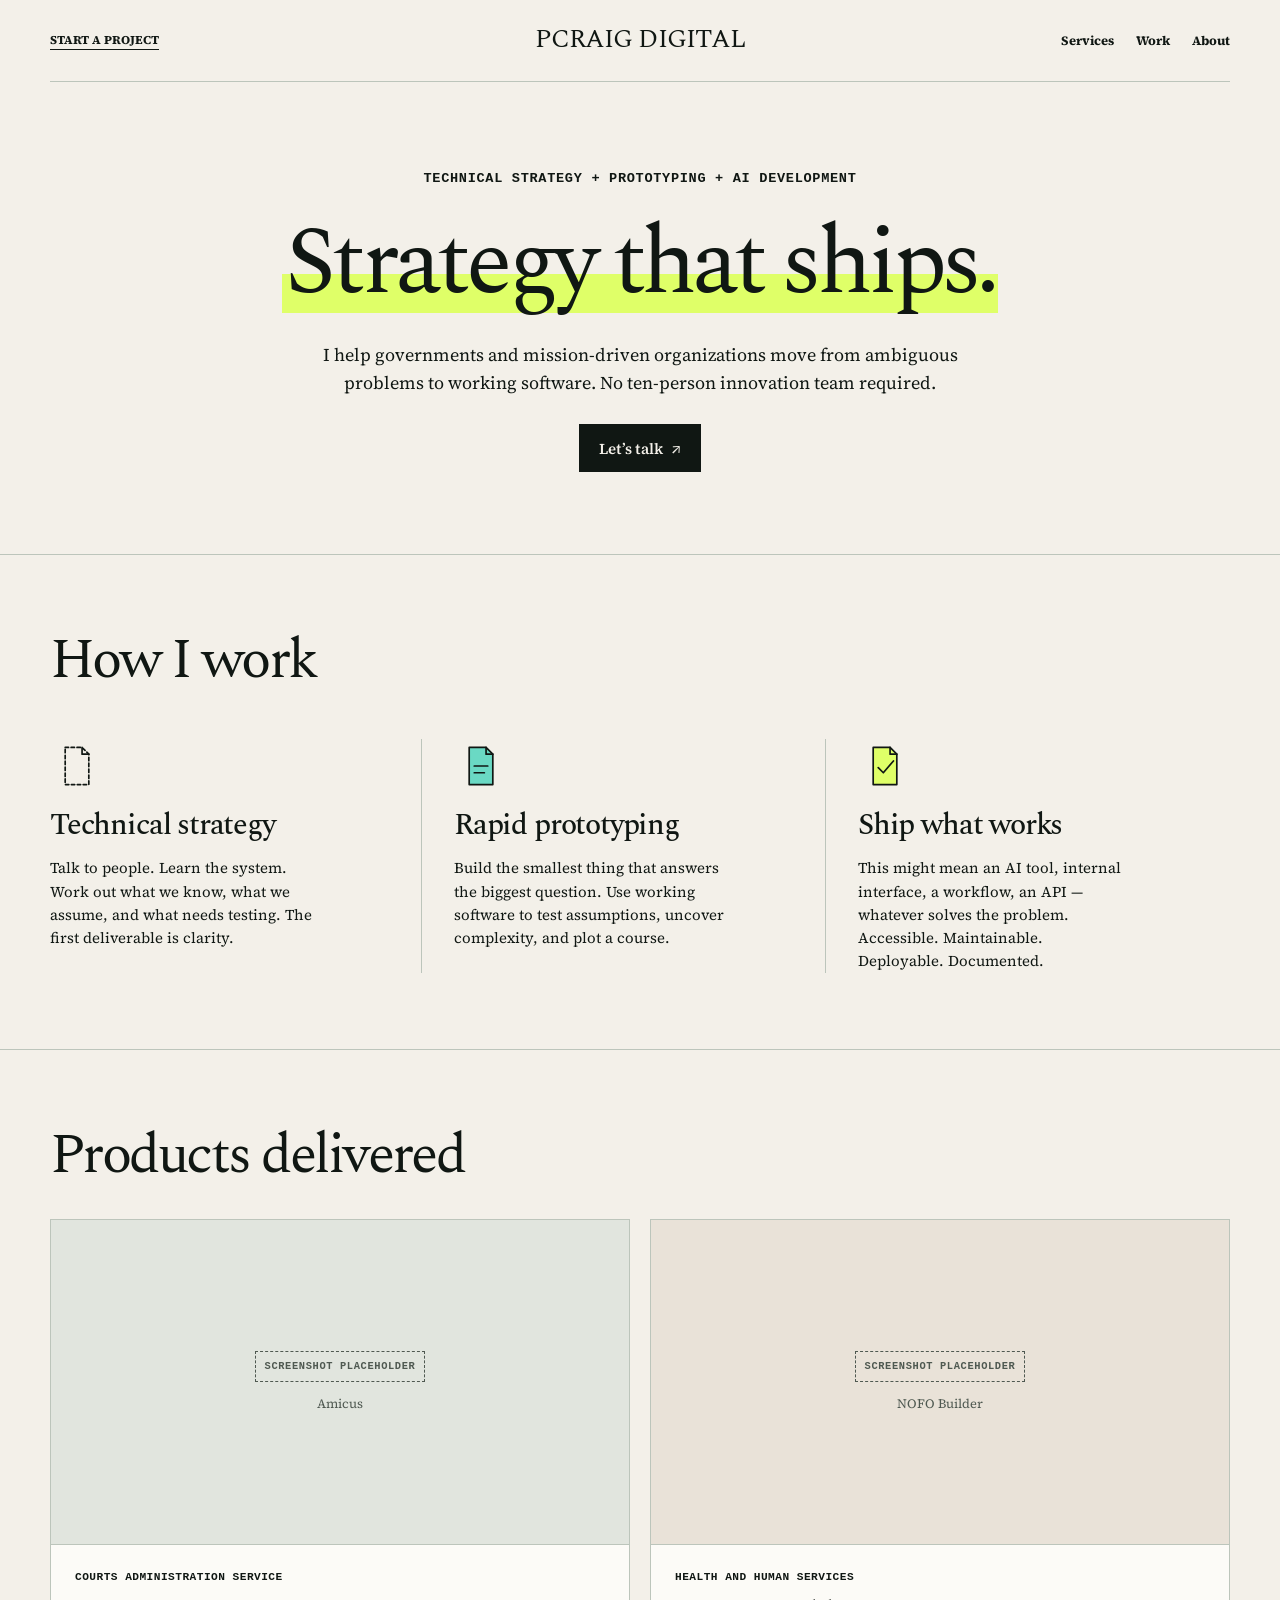
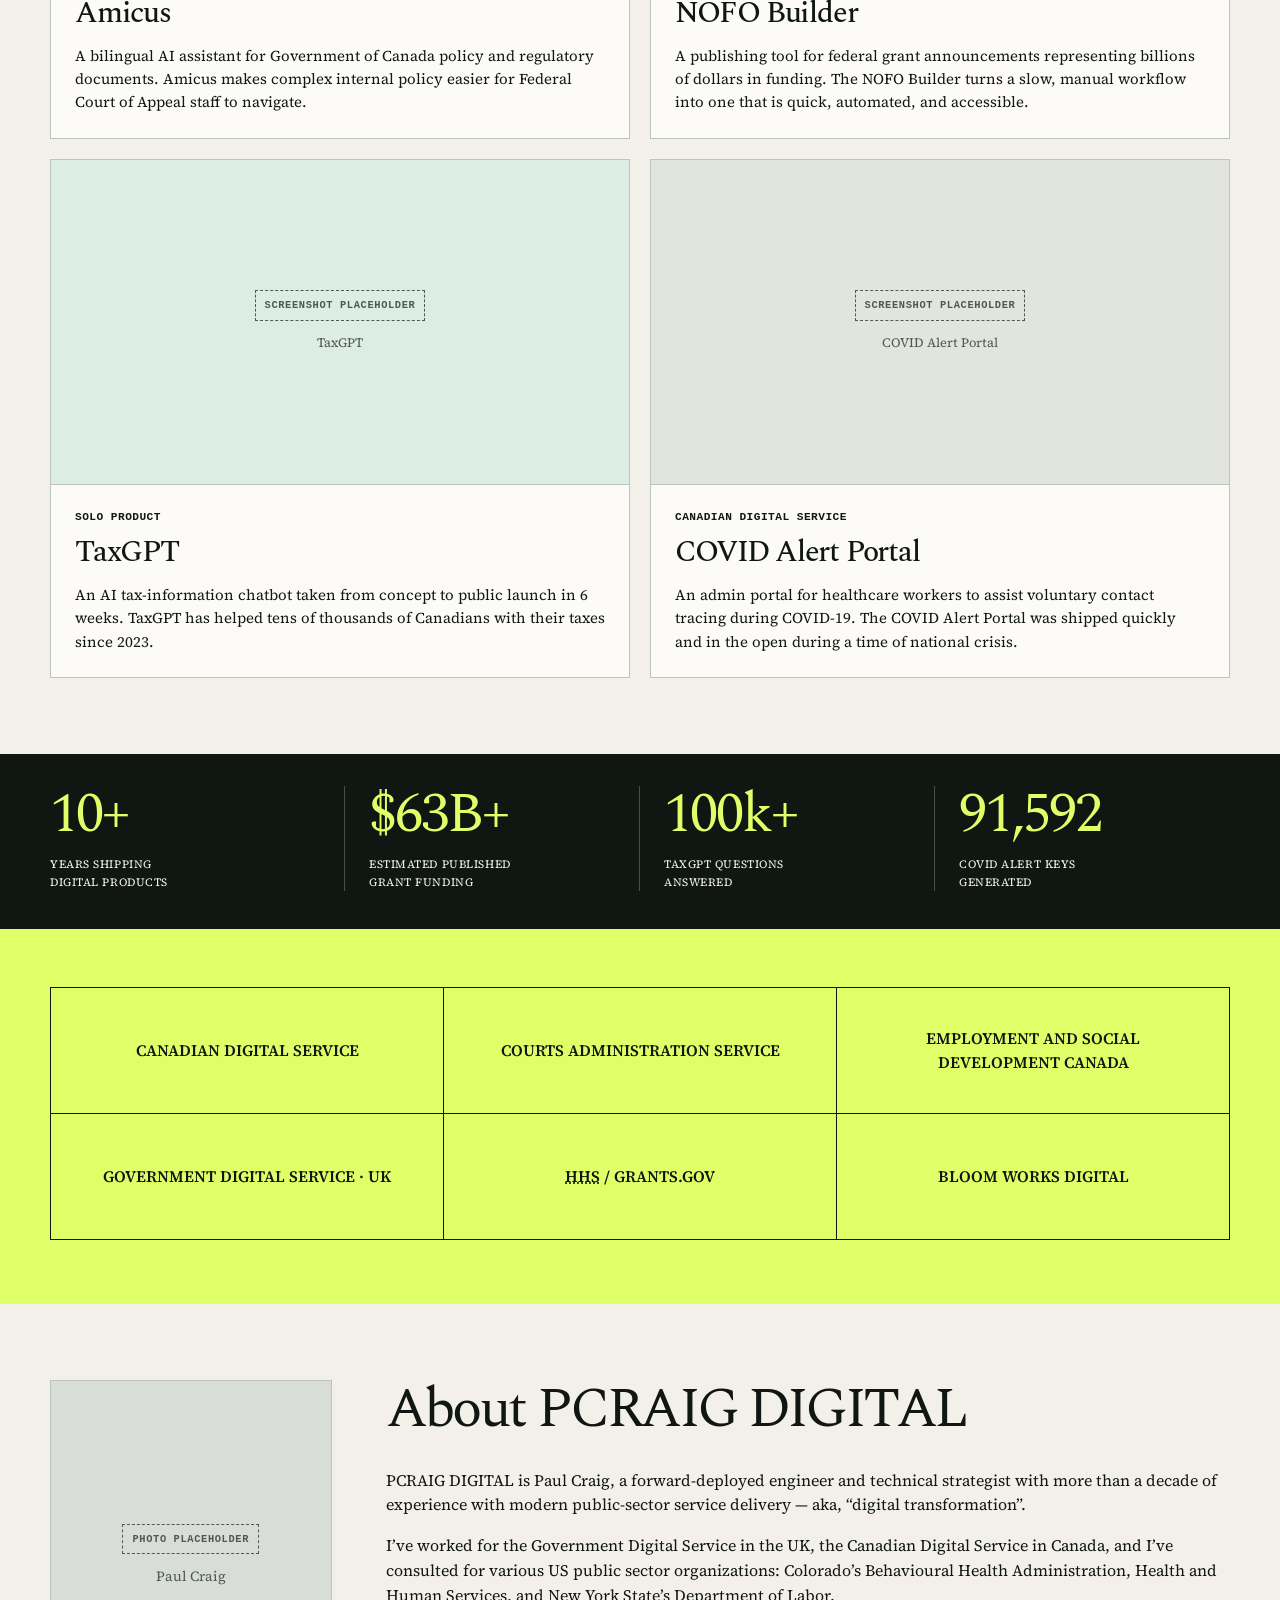
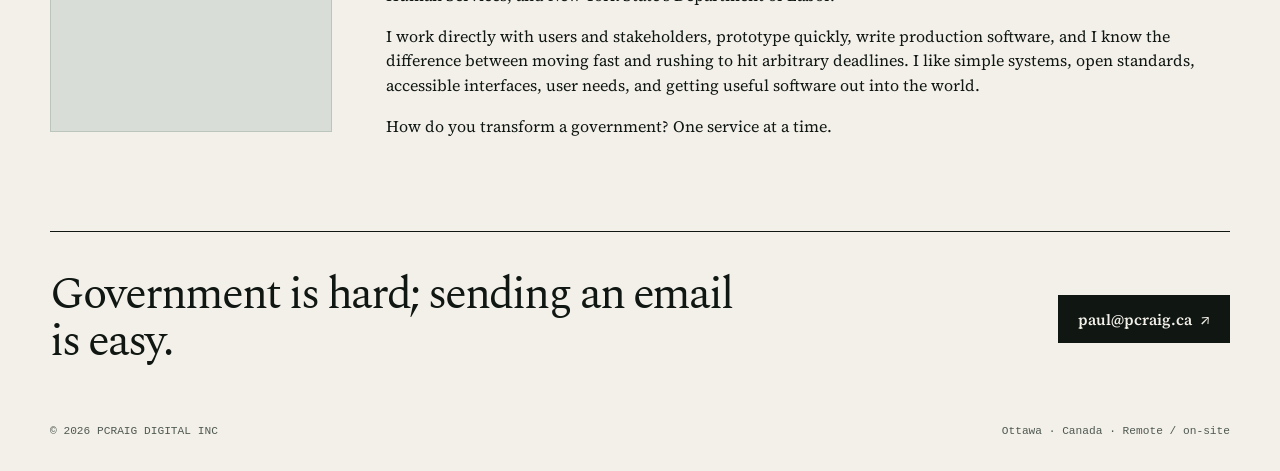
==== index.html @ 646f1212 "Update the copy" ====
<!doctype html>
<html lang="en">

<head>
  <meta charset="utf-8">
  <meta name="viewport" content="width=device-width, initial-scale=1">
  <meta name="description"
    content="PCRAIG DIGITAL is Paul Craig’s consulting practice: technical strategy, rapid prototyping, and AI product development for government and public-interest organizations.">
  <meta name="theme-color" content="#f3f0e9">
  <title>PCRAIG DIGITAL — Technical strategy &amp; working software</title>
  <link rel="preconnect" href="https://fonts.googleapis.com">
  <link rel="preconnect" href="https://fonts.gstatic.com" crossorigin>
  <link
    href="https://fonts.googleapis.com/css2?family=Source+Serif+4:opsz,wght@8..60,400;8..60,600;8..60,700&amp;family=Spectral:wght@300;400;500;600&amp;display=swap"
    rel="stylesheet">
  <link rel="stylesheet" href="styles.css">
</head>

<body id="top">
  <a class="skip-link" href="#main">Skip to content</a>
  <header class="wrap top">
    <a class="start" href="mailto:paul@pcraig.ca">Start a project</a>
    <a class="brand" href="#top" aria-label="PCRAIG DIGITAL home">PCRAIG DIGITAL</a>
    <nav aria-label="Main navigation">
      <a href="#services">Services</a>
      <a href="#work">Work</a>
      <a href="#about">About</a>
    </nav>
  </header>

  <main id="main" tabindex="-1">
    <section class="hero wrap" aria-labelledby="hero-heading">
      <p class="eyebrow">Technical strategy + prototyping + AI development</p>
      <h1 id="hero-heading"><mark>Strategy that ships.</mark></h1>
      <p class="hero-intro">I help governments and mission-driven organizations move from ambiguous problems to working
        software. No ten-person innovation team required.</p>
      <a class="button" href="#work">Let’s talk <span aria-hidden="true">↗</span></a>
    </section>

    <section class="services section" id="services" aria-labelledby="services-heading">
      <div class="wrap">
        <div class="section-lede">
          <h2 id="services-heading">How I work</h2>
        </div>
        <div class="service-grid">
          <article class="service">
            <svg class="doodle" viewBox="0 0 64 64" aria-hidden="true">
              <path d="M18 10h20l8 8v36H18z" stroke-dasharray="4 3" />
              <path d="M38 10v8h8" />
            </svg>
            <h3>Technical strategy</h3>
            <p>
              Talk to people. Learn the system. Work out what we know, what we assume, and what needs testing.
              The first deliverable is clarity.
            </p>
          </article>
          <article class="service">
            <svg class="doodle" viewBox="0 0 64 64" aria-hidden="true">
              <path class="mint-fill" d="M18 10h20l8 8v36H18z" />
              <path d="M38 10v8h8" />
              <path d="M24 32h16M24 40h12" />
            </svg>
            <h3>Rapid prototyping</h3>
            <p>
              Build the smallest thing that answers the biggest question. Use working software to test assumptions,
              uncover complexity, and plot a course.
            </p>
          </article>
          <article class="service">
            <svg class="doodle" viewBox="0 0 64 64" aria-hidden="true">
              <path class="lime-fill" d="M18 10h20l8 8v36H18z" />
              <path d="M38 10v8h8" />
              <path d="M24 34l6 6 12-14" />
            </svg>
            <h3>Ship what works</h3>
            <p>
              This might mean an AI tool, internal interface, a workflow, an API — whatever solves the problem.
              Accessible. Maintainable. Deployable. Documented.
            </p>
          </article>
        </div>
      </div>
    </section>

    <section class="work section" id="work" aria-labelledby="work-heading">
      <div class="wrap">
        <h2 class="work-heading" id="work-heading">Products delivered</h2>
        <div class="case-grid">
          <article class="case">
            <div class="shot"><span class="placeholder-label">Screenshot placeholder</span><span>Amicus</span></div>
            <div class="case-copy">
              <p class="project-organization">COURTS ADMINISTRATION SERVICE</p>
              <h3>Amicus</h3>
              <p>A bilingual AI assistant for Government of Canada policy and regulatory documents. Amicus makes complex
                internal policy easier for Federal Court of Appeal staff to navigate.</p>
            </div>
          </article>
          <article class="case">
            <div class="shot"><span class="placeholder-label">Screenshot placeholder</span><span>NOFO Builder</span>
            </div>
            <div class="case-copy">
              <p class="project-organization">HEALTH AND HUMAN SERVICES</p>
              <h3><span class="uppercase">NOFO</span> Builder</h3>
              <p>A publishing tool for federal grant announcements representing billions of dollars in funding. The NOFO
                Builder turns a slow, manual workflow into one that is quick, automated, and accessible.</p>
            </div>
          </article>
          <article class="case">
            <div class="shot"><span class="placeholder-label">Screenshot placeholder</span><span>TaxGPT</span></div>
            <div class="case-copy">
              <p class="project-organization">SOLO PRODUCT</p>
              <h3>TaxGPT</h3>
              <p>An AI tax-information chatbot taken from concept to public launch in 6 weeks. TaxGPT has helped tens of
                thousands of Canadians with their taxes since 2023.</p>
            </div>
          </article>
          <article class="case">
            <div class="shot">
              <span class="placeholder-label">Screenshot placeholder</span>
              <span>COVID Alert Portal</span>
            </div>
            <div class="case-copy">
              <p class="project-organization">CANADIAN DIGITAL SERVICE</p>
              <h3><span class="uppercase">COVID</span> Alert Portal</h3>
              <p>An admin portal for healthcare workers to assist voluntary contact tracing during COVID-19. The COVID
                Alert Portal was shipped quickly and in the open during a time of national crisis.</p>
            </div>
          </article>
        </div>
      </div>
    </section>

    <section class="numbers" aria-labelledby="numbers-heading">
      <div class="wrap">
        <h2 class="visually-hidden" id="numbers-heading">By the numbers</h2>
        <dl class="stats">
          <div>
            <dt>YEARS SHIPPING DIGITAL PRODUCTS</dt>
            <dd>10+</dd>
          </div>
          <div>
            <dt>ESTIMATED PUBLISHED GRANT FUNDING</dt>
            <dd>$63B+</dd>
          </div>
          <div>
            <dt>TAXGPT QUESTIONS ANSWERED</dt>
            <dd>100k+</dd>
          </div>
          <div>
            <dt>COVID ALERT KEYS GENERATED</dt>
            <dd>91,592</dd>
          </div>
        </dl>
      </div>
    </section>

    <section class="partners" aria-labelledby="partners-heading">
      <div class="wrap">
        <h2 class="visually-hidden" id="partners-heading">Public sector experience</h2>
        <ul class="partners-grid">
          <li><span>Canadian Digital Service</span></li>
          <li><span>Courts Administration Service</span></li>
          <li><span>Employment and Social Development&nbsp;Canada</span></li>
          <li><span>Government Digital Service&nbsp;·&nbsp;UK</span></li>
          <li><span><abbr title="Health and Human Services">HHS</abbr> / Grants.gov</span></li>
          <li><span>Bloom Works Digital</span></li>
        </ul>
      </div>
    </section>

    <section class="about section" id="about" aria-labelledby="about-heading">
      <div class="wrap about-grid">
        <div class="portrait"><span class="placeholder-label">Photo placeholder</span><span>Paul Craig</span></div>
        <div class="about-copy">
          <h2 id="about-heading">About <span class="uppercase">PCRAIG</span> <span class="uppercase">DIGITAL</span></h2>
          <p>PCRAIG DIGITAL is Paul Craig, a forward-deployed engineer and technical strategist with more than a decade
            of experience with modern public-sector service delivery — aka, “digital transformation”.</p>
          <p>I’ve worked for the Government Digital Service in the UK, the Canadian Digital Service in Canada, and I’ve
            consulted for various US public sector organizations: Colorado’s Behavioural Health Administration, Health
            and Human Services, and New York State’s Department of Labor.</p>
          <p>I work directly with users and stakeholders, prototype quickly, write production software, and I know the
            difference between moving fast and rushing to hit arbitrary deadlines. I like simple systems, open
            standards, accessible interfaces, user needs, and getting useful software out into the world.</p>
          <p>How do you transform a government? One service at a time.</p>
        </div>
      </div>
    </section>

    <section class="contact wrap" id="contact" aria-labelledby="contact-heading">
      <h2 id="contact-heading">Government is hard; sending an email is easy.</h2>
      <a class="button" href="mailto:paul@pcraig.ca">paul@pcraig.ca <span aria-hidden="true">↗</span></a>
    </section>
  </main>
  <footer class="wrap footer">
    <span>© 2026 PCRAIG DIGITAL INC</span>
    <span>Ottawa · Canada · Remote / on-site</span>
  </footer>
</body>

</html>
---- styles.css ----
:root {
  --paper: #f3f0e9;
  --ink: #101713;
  --lime: #dfff68;
  --mint: #6ad9c4;
  --line: #bcc5bb;
  --muted: #4f5951;
  --serif: 'Spectral', Georgia, serif;
  --body: 'Source Serif 4', Georgia, serif;
  --mono: ui-monospace, SFMono-Regular, Consolas, monospace;
}

* {
  box-sizing: border-box;
}

html {
  scroll-padding-top: 24px;
}

body {
  margin: 0;
  background: var(--paper);
  color: var(--ink);
  font: 16px/1.55 var(--body);
}

a {
  color: inherit;
  text-underline-offset: 5px;
  text-decoration-thickness: 1px;
}

a:hover {
  text-decoration-thickness: 2px;
}

a:focus-visible {
  outline: 3px solid var(--ink);
  outline-offset: 5px;
  box-shadow: 0 0 0 5px var(--paper);
}

main:focus {
  outline: none;
}

section[id] {
  scroll-margin-top: 24px;
}

h1,
h2,
h3,
p {
  margin-top: 0;
}

h2 {
  margin-bottom: 0;
  font: 400 clamp(2.25rem, 4.4vw, 3.75rem)/1.06 var(--serif);
  letter-spacing: -.045em;
}

h2 .uppercase {
  letter-spacing: -.065em;
}

h3 {
  font: 500 1.85rem/1.12 var(--serif);
  letter-spacing: -.04em;
}

h3 .uppercase {
  letter-spacing: -.06em;
}

.wrap {
  width: min(1180px, calc(100% - 64px));
  margin-inline: auto;
}

.eyebrow {
  font: 700 .85rem / 1.6 var(--mono);
  letter-spacing: .05em;
  text-transform: uppercase;
}

.skip-link {
  position: absolute;
  top: 12px;
  left: 16px;
  z-index: 2;
  padding: 12px 18px;
  background: var(--lime);
  transform: translateY(-180%);
}

.skip-link:focus {
  transform: translateY(0);
}

/* Header keeps navigation visible at every width. */
.top {
  min-height: 82px;
  display: grid;
  grid-template-columns: 1fr auto 1fr;
  align-items: center;
  gap: 24px;
  border-bottom: 1px solid var(--line);
}

.brand {
  font: 400 1.6rem/1.2 var(--serif);
  text-decoration: none;
  white-space: nowrap;
  letter-spacing: -.035em;
}

.start {
  justify-self: start;
  font-size: .75rem;
  font-weight: 700;
  text-transform: uppercase;
  padding-block: 12px;
}

nav {
  justify-self: end;
  display: flex;
  gap: 22px;
}

nav a {
  display: inline-flex;
  align-items: center;
  min-height: 44px;
  font-size: .8rem;
  font-weight: 700;
  text-decoration: none;
}

nav a:hover {
  text-decoration: underline;
}

.hero {
  padding-block: 86px 82px;
  text-align: center;
}

.hero .eyebrow {
  margin-bottom: 25px;
}

h1 {
  max-width: 960px;
  margin: 0 auto;
  font: 400 clamp(3rem, 7.5vw, 6.5rem)/1.02 var(--serif);
  letter-spacing: -.055em;
}

mark {
  display: inline-block;
  color: inherit;
  background: linear-gradient(transparent 60%, var(--lime) 60%);
  padding-inline: .035em;
  box-decoration-break: clone;
  -webkit-box-decoration-break: clone;
}

.hero-intro {
  max-width: 690px;
  margin: 28px auto 0;
  font-size: 1.125rem;
}

.button {
  display: inline-flex;
  align-items: center;
  justify-content: center;
  gap: 8px;
  min-height: 48px;
  padding: 10px 18px;
  background: var(--ink);
  color: var(--paper);
  font-size: .95rem;
  font-weight: 600;
  text-decoration: none;
  border: 2.5px dotted var(--ink);
}

.button:hover,
.button:focus {
  background: var(--lime);
  color: var(--ink);
}

.hero .button {
  margin-top: 28px;
}

.section {
  padding-block: 76px;
}

.services,
.work {
  border-top: 1px solid var(--line);
}

.section-lede {
  margin-bottom: 48px;
}

.section-lede h2 {
  max-width: 760px;
}

.service-grid {
  display: grid;
  grid-template-columns: repeat(3, minmax(0, 1fr));
  gap: 32px;
}

.service {
  border-right: 1px solid var(--line);
  padding-right: 28px;
}

.service:last-child {
  border-right: 0;
  padding-right: 0;
}

.service h3 {
  margin: 8px 0 14px;
}

.service p {
  max-width: 34ch;
  margin-bottom: 0;
  font-size: .9375rem;
}

.doodle {
  display: block;
  width: 54px;
  height: 54px;
  margin-bottom: 16px;
}

.doodle path {
  fill: none;
  stroke: var(--ink);
  stroke-width: 2;
  stroke-linecap: round;
  stroke-linejoin: round;
}

.doodle .mint-fill {
  fill: var(--mint);
}

.doodle .lime-fill {
  fill: var(--lime);
}

.case-grid {
  display: grid;
  grid-template-columns: repeat(2, minmax(0, 1fr));
  gap: 20px;
}

.case {
  background: #fcfbf7;
  border: 1px solid var(--line);
}

.shot,
.portrait {
  display: flex;
  flex-direction: column;
  justify-content: center;
  align-items: center;
  gap: 12px;
  padding: 24px;
  text-align: center;
  color: var(--muted);
}

.shot {
  aspect-ratio: 16 / 9;
  background: #e1e5de;
  border-bottom: 1px solid var(--line);
  font-size: .8rem;
}

.case:nth-child(2) .shot {
  background: #e9e2d8;
}

.case:nth-child(3) .shot {
  background: #dcede5;
}

.placeholder-label {
  font: 700 .65rem/1.6 var(--mono);
  letter-spacing: .06em;
  text-transform: uppercase;
  border: 1px dashed currentColor;
  padding: 6px 9px;
}

.case-copy {
  padding: 24px;
}

.case-copy h3 {
  margin-bottom: 14px;
}

.case-copy p {
  font-size: .9375rem;
}

.case-copy p:last-child {
  margin-bottom: 0;
}

.numbers {
  background: var(--ink);
  color: var(--paper);
  padding-block: 32px 38px;
}

.stats {
  display: grid;
  grid-template-columns: repeat(4, minmax(0, 1fr));
  margin: 0;
}

.stats>div {
  display: flex;
  flex-direction: column;
  padding-inline: 24px;
  border-right: 1px solid #445049;
}

.stats>div:first-child {
  padding-left: 0;
}

.stats>div:last-child {
  border-right: 0;
}

.stats dd {
  order: -1;
  margin: 0 0 14px;
  color: var(--lime);
  font: 400 clamp(2.5rem, 4.4vw, 3.75rem)/1 var(--serif);
  letter-spacing: -.035em;
}

.stats dt {
  font-size: .7rem;
  letter-spacing: .05em;
  max-width: 25ch;
}

.partners {
  padding-block: 58px 64px;
  background: var(--lime);
}

.partners-grid {
  display: grid;
  grid-template-columns: repeat(3, minmax(0, 1fr));
  list-style: none;
  padding: 0;
  margin: 0;
  border-top: 1px solid var(--ink);
  border-left: 1px solid var(--ink);
}

.partners-grid li {
  min-height: 126px;
  display: flex;
  flex-direction: column;
  justify-content: center;
  align-items: center;
  gap: 12px;
  padding: 22px;
  border-right: 1px solid var(--ink);
  border-bottom: 1px solid var(--ink);
  text-align: center;
  font-weight: 600;
  text-transform: uppercase;
}

.about-grid {
  display: grid;
  grid-template-columns: minmax(0, 1fr) minmax(0, 3fr);
  gap: 54px;
  align-items: start;
}

.portrait {
  aspect-ratio: 4 / 5;
  background: #d9ddd8;
  border: 1px solid var(--line);
  font-size: .875rem;
}

.about h2 {
  margin-bottom: 28px;
}

.contact {
  padding-block: 40px;
  border-top: 1px solid var(--ink);
  display: flex;
  align-items: center;
  justify-content: space-between;
  gap: 36px;
}

.contact h2 {
  max-width: 700px;
  font-size: clamp(2rem, 3.5vw, 3rem);
}

.contact .button {
  flex-shrink: 0;
}

.footer {
  display: flex;
  justify-content: space-between;
  align-items: center;
  gap: 20px;
  padding-block: 16px 30px;
  color: var(--muted);
  font: 400 .7rem/1.6 var(--mono);
}

@media (max-width: 1000px) {
  .top {
    grid-template-columns: 1fr auto;
    gap: 8px 24px;
    padding-block: 14px;
  }

  .brand {
    grid-column: 1;
    grid-row: 1;
  }

  .start {
    grid-column: 2;
    grid-row: 1;
    justify-self: end;
  }

  nav {
    grid-column: 1 / -1;
    justify-self: start;
  }

  .service-grid {
    gap: 22px;
  }

  .service {
    padding-right: 20px;
  }

  .stats {
    grid-template-columns: repeat(2, minmax(0, 1fr));
    gap: 30px 0;
  }

  .stats>div:nth-child(even) {
    border-right: 0;
  }

  .stats>div:nth-child(odd) {
    padding-left: 0;
  }

  .about-grid {
    gap: 32px;
  }

  .contact {
    align-items: start;
    flex-direction: column;
    gap: 24px;
  }
}

@media (max-width: 650px) {
  .wrap {
    width: calc(100% - 40px);
  }

  .top {
    gap: 2px 12px;
  }

  .brand {
    font-size: 1.25rem;
  }

  .start {
    font-size: .625rem;
  }

  nav {
    width: 100%;
    justify-content: space-between;
  }

  .hero {
    padding-block: 56px;
  }

  .hero .eyebrow {
    max-width: 30ch;
    margin-inline: auto;
  }

  h1 {
    font-size: clamp(2.65rem, 10vw, 4rem);
  }

  .hero-intro {
    font-size: 1rem;
  }

  .section {
    padding-block: 52px;
  }

  .section-lede {
    margin-bottom: 32px;
  }

  .service-grid {
    grid-template-columns: 1fr;
    gap: 26px;
  }

  .service {
    border-right: 0;
    border-bottom: 1px solid var(--line);
    padding: 0 0 26px;
  }

  .service:last-child {
    border-bottom: 0;
    padding-bottom: 0;
  }

  .service p {
    max-width: none;
  }

  .doodle {
    margin-bottom: 10px;
  }

  .case-grid {
    grid-template-columns: 1fr;
  }

  .case-copy {
    padding: 22px;
  }

  .stats>div {
    padding-inline: 16px;
  }

  .stats>div:nth-child(even) {
    padding-right: 0;
  }

  .stats dd {
    font-size: 2.5rem;
  }

  .stats dt {
    font-size: .75rem;
  }

  .partners {
    padding-block: 42px;
  }

  .partners-grid {
    grid-template-columns: repeat(2, minmax(0, 1fr));
  }

  .partners-grid li {
    padding: 18px 12px;
    font-size: .8125rem;
  }

  .about-grid {
    grid-template-columns: 1fr;
  }

  .portrait {
    width: min(250px, 100%);
  }

  .footer {
    flex-wrap: wrap;
    gap: 0 20px;
  }
}

/* No motion is needed; keep navigation immediate if motion rules are added later. */
@media (prefers-reduced-motion: reduce) {
  html {
    scroll-behavior: auto;
  }

  *,
  *::before,
  *::after {
    animation: none !important;
    transition: none !important;
  }
}

.visually-hidden {
  position: absolute;
  width: 1px;
  height: 1px;
  padding: 0;
  margin: -1px;
  overflow: hidden;
  clip-path: inset(50%);
  white-space: nowrap;
  border: 0;
}

.work-heading {
  margin-bottom: 34px;
}

.case-copy .project-organization {
  margin-bottom: 10px;
  font-family: var(--mono);
  font-size: .7rem;
  font-weight: 700;
  letter-spacing: .04em;
}
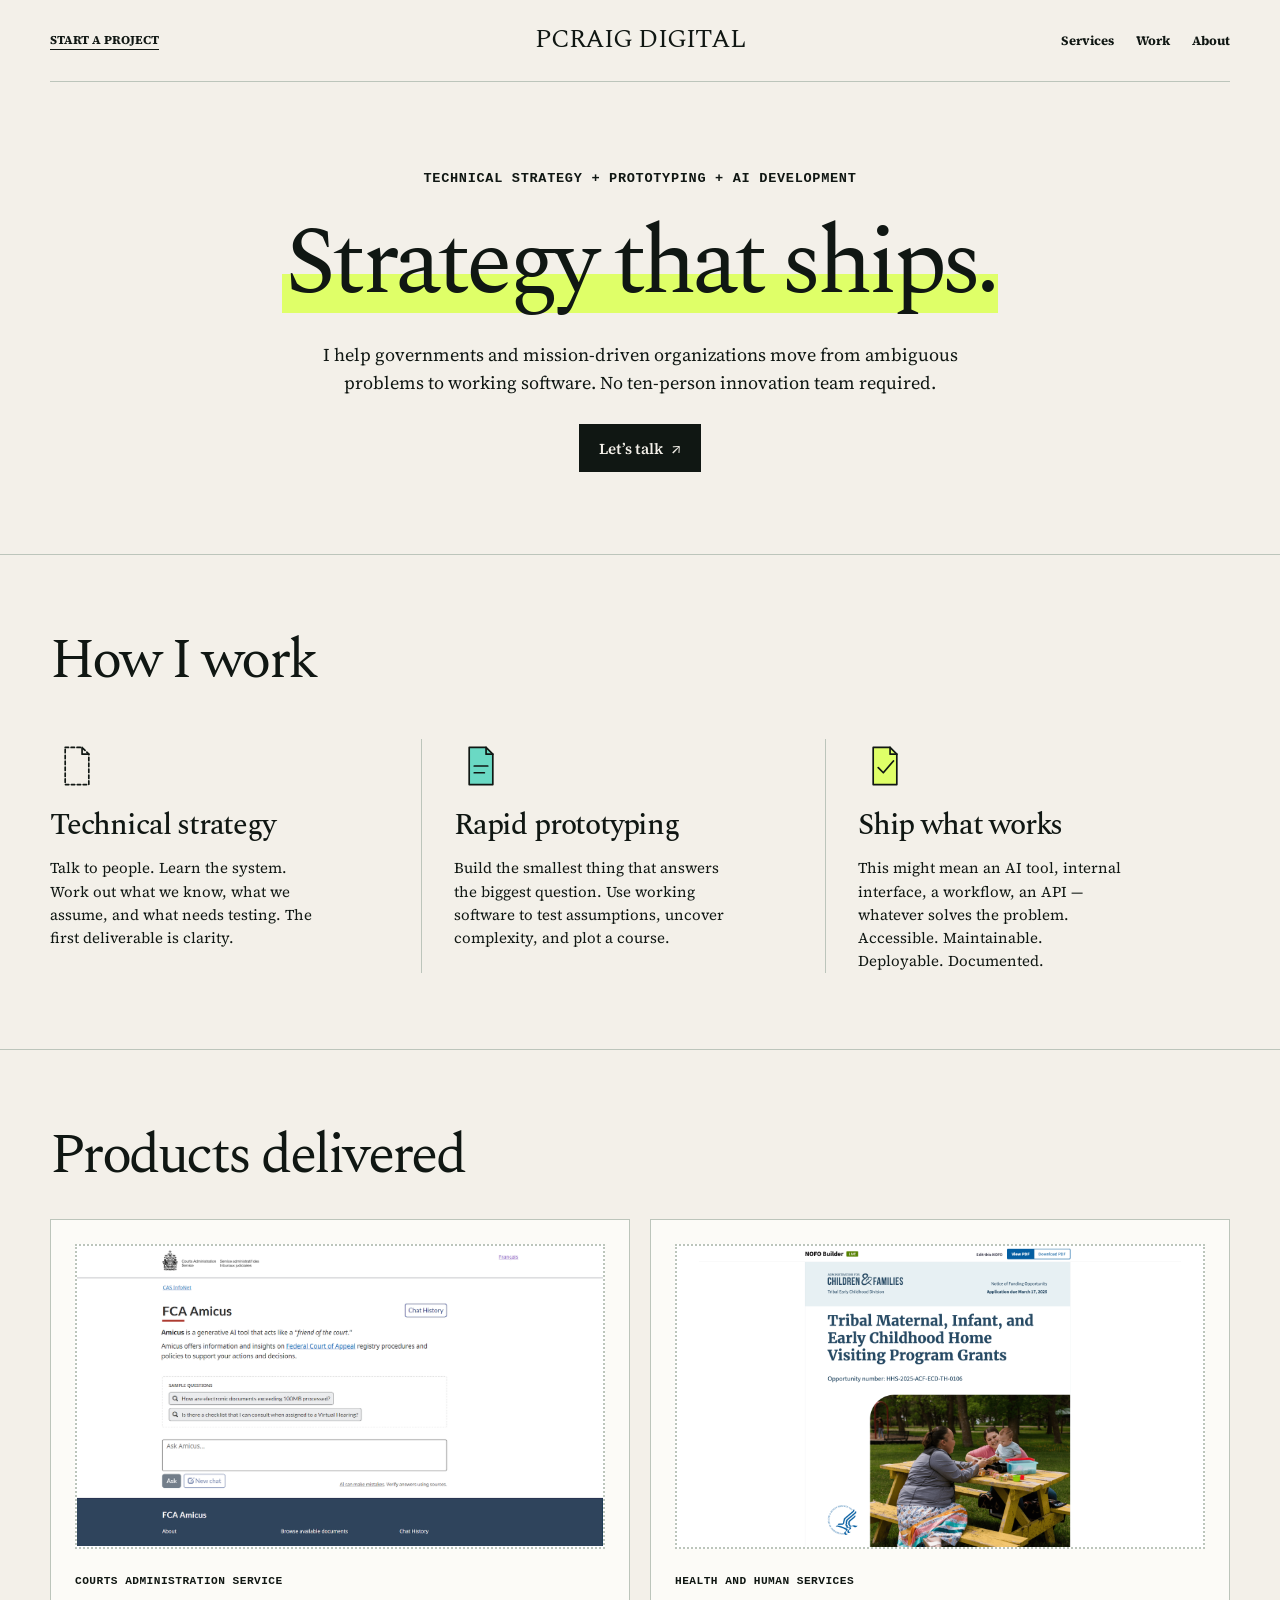
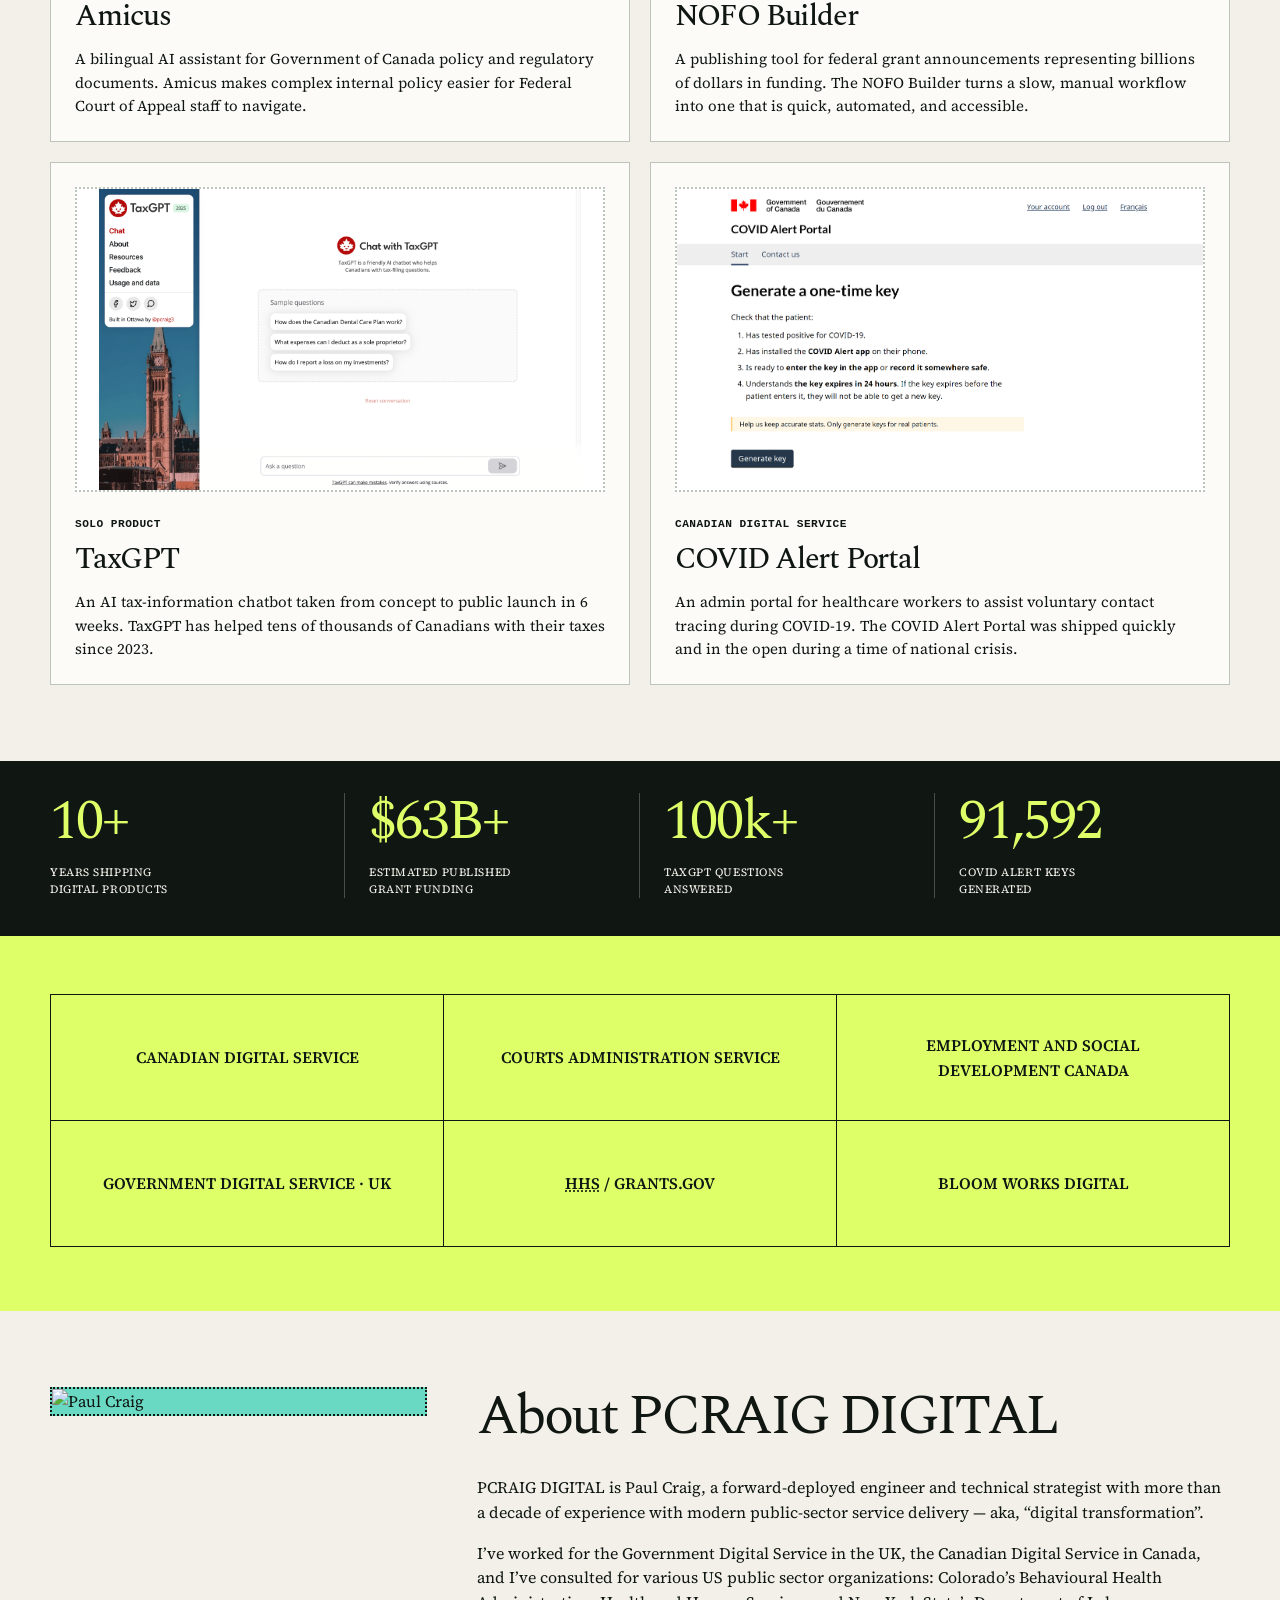
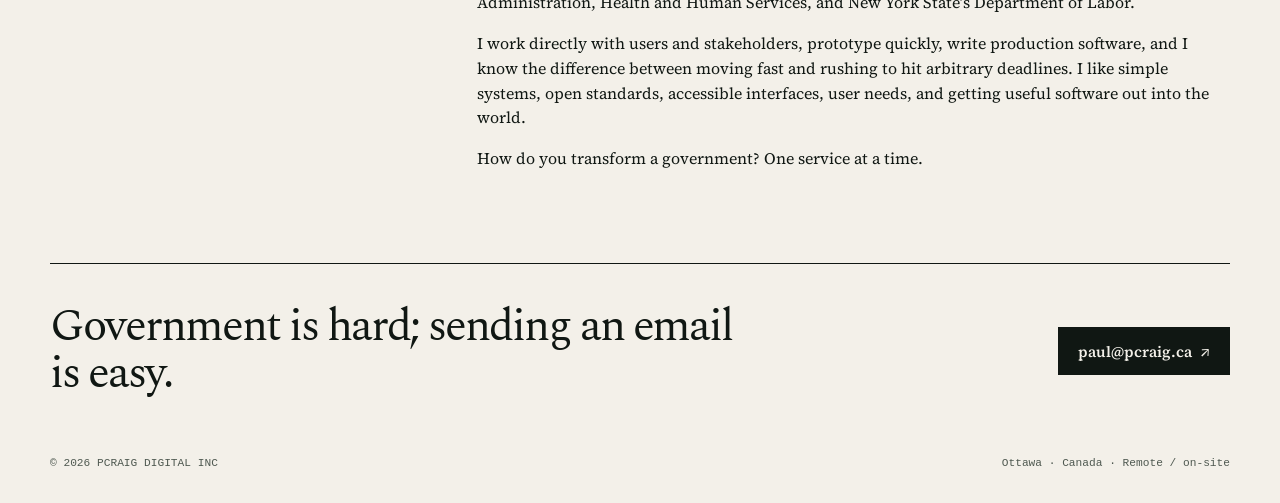
==== commit 58b8534d: "Add photos to the website" ====
--- a/index.html
+++ b/index.html
@@ -87,7 +87,8 @@
         <h2 class="work-heading" id="work-heading">Products delivered</h2>
         <div class="case-grid">
           <article class="case">
-            <div class="shot"><span class="placeholder-label">Screenshot placeholder</span><span>Amicus</span></div>
+            <img class="shot" src="assets/images/amicus.png" alt="Amicus AI assistant interface" loading="lazy"
+              decoding="async">
             <div class="case-copy">
               <p class="project-organization">COURTS ADMINISTRATION SERVICE</p>
               <h3>Amicus</h3>
@@ -96,8 +97,8 @@
             </div>
           </article>
           <article class="case">
-            <div class="shot"><span class="placeholder-label">Screenshot placeholder</span><span>NOFO Builder</span>
-            </div>
+            <img class="shot" src="assets/images/nb.png" alt="Grant announcement published with NOFO Builder"
+              loading="lazy" decoding="async">
             <div class="case-copy">
               <p class="project-organization">HEALTH AND HUMAN SERVICES</p>
               <h3><span class="uppercase">NOFO</span> Builder</h3>
@@ -106,7 +107,8 @@
             </div>
           </article>
           <article class="case">
-            <div class="shot"><span class="placeholder-label">Screenshot placeholder</span><span>TaxGPT</span></div>
+            <img class="shot" src="assets/images/taxgpt.png" alt="TaxGPT tax-information chatbot interface"
+              loading="lazy" decoding="async">
             <div class="case-copy">
               <p class="project-organization">SOLO PRODUCT</p>
               <h3>TaxGPT</h3>
@@ -115,10 +117,8 @@
             </div>
           </article>
           <article class="case">
-            <div class="shot">
-              <span class="placeholder-label">Screenshot placeholder</span>
-              <span>COVID Alert Portal</span>
-            </div>
+            <img class="shot" src="assets/images/portal.png" alt="COVID Alert Portal interface for healthcare workers"
+              loading="lazy" decoding="async">
             <div class="case-copy">
               <p class="project-organization">CANADIAN DIGITAL SERVICE</p>
               <h3><span class="uppercase">COVID</span> Alert Portal</h3>
@@ -170,7 +170,7 @@
 
     <section class="about section" id="about" aria-labelledby="about-heading">
       <div class="wrap about-grid">
-        <div class="portrait"><span class="placeholder-label">Photo placeholder</span><span>Paul Craig</span></div>
+        <img class="portrait" src="assets/images/paul-by-alexey.jpg" alt="Paul Craig" loading="lazy" decoding="async">
         <div class="about-copy">
           <h2 id="about-heading">About <span class="uppercase">PCRAIG</span> <span class="uppercase">DIGITAL</span></h2>
           <p>PCRAIG DIGITAL is Paul Craig, a forward-deployed engineer and technical strategist with more than a decade
--- a/styles.css
+++ b/styles.css
@@ -279,37 +279,18 @@
 
 .shot,
 .portrait {
-  display: flex;
-  flex-direction: column;
-  justify-content: center;
-  align-items: center;
-  gap: 12px;
-  padding: 24px;
-  text-align: center;
-  color: var(--muted);
+  display: block;
+  width: 100%;
+  height: auto;
 }
 
 .shot {
-  aspect-ratio: 16 / 9;
-  background: #e1e5de;
-  border-bottom: 1px solid var(--line);
-  font-size: .8rem;
-}
-
-.case:nth-child(2) .shot {
-  background: #e9e2d8;
-}
-
-.case:nth-child(3) .shot {
-  background: #dcede5;
-}
-
-.placeholder-label {
-  font: 700 .65rem/1.6 var(--mono);
-  letter-spacing: .06em;
-  text-transform: uppercase;
-  border: 1px dashed currentColor;
-  padding: 6px 9px;
+  width: calc(100% - 48px);
+  margin: 24px auto 0;
+  aspect-ratio: 16 / 9.2;
+  object-fit: contain;
+  background: #fff;
+  border: 2px dotted var(--line);
 }
 
 .case-copy {
@@ -401,16 +382,15 @@
 
 .about-grid {
   display: grid;
-  grid-template-columns: minmax(0, 1fr) minmax(0, 3fr);
-  gap: 54px;
+  grid-template-columns: minmax(0, 1fr) minmax(0, 2fr);
+  gap: 50px;
   align-items: start;
 }
 
 .portrait {
-  aspect-ratio: 4 / 5;
-  background: #d9ddd8;
-  border: 1px solid var(--line);
-  font-size: .875rem;
+  object-fit: cover;
+  background: var(--mint);
+  border: 2px dotted var(--ink);
 }
 
 .about h2 {
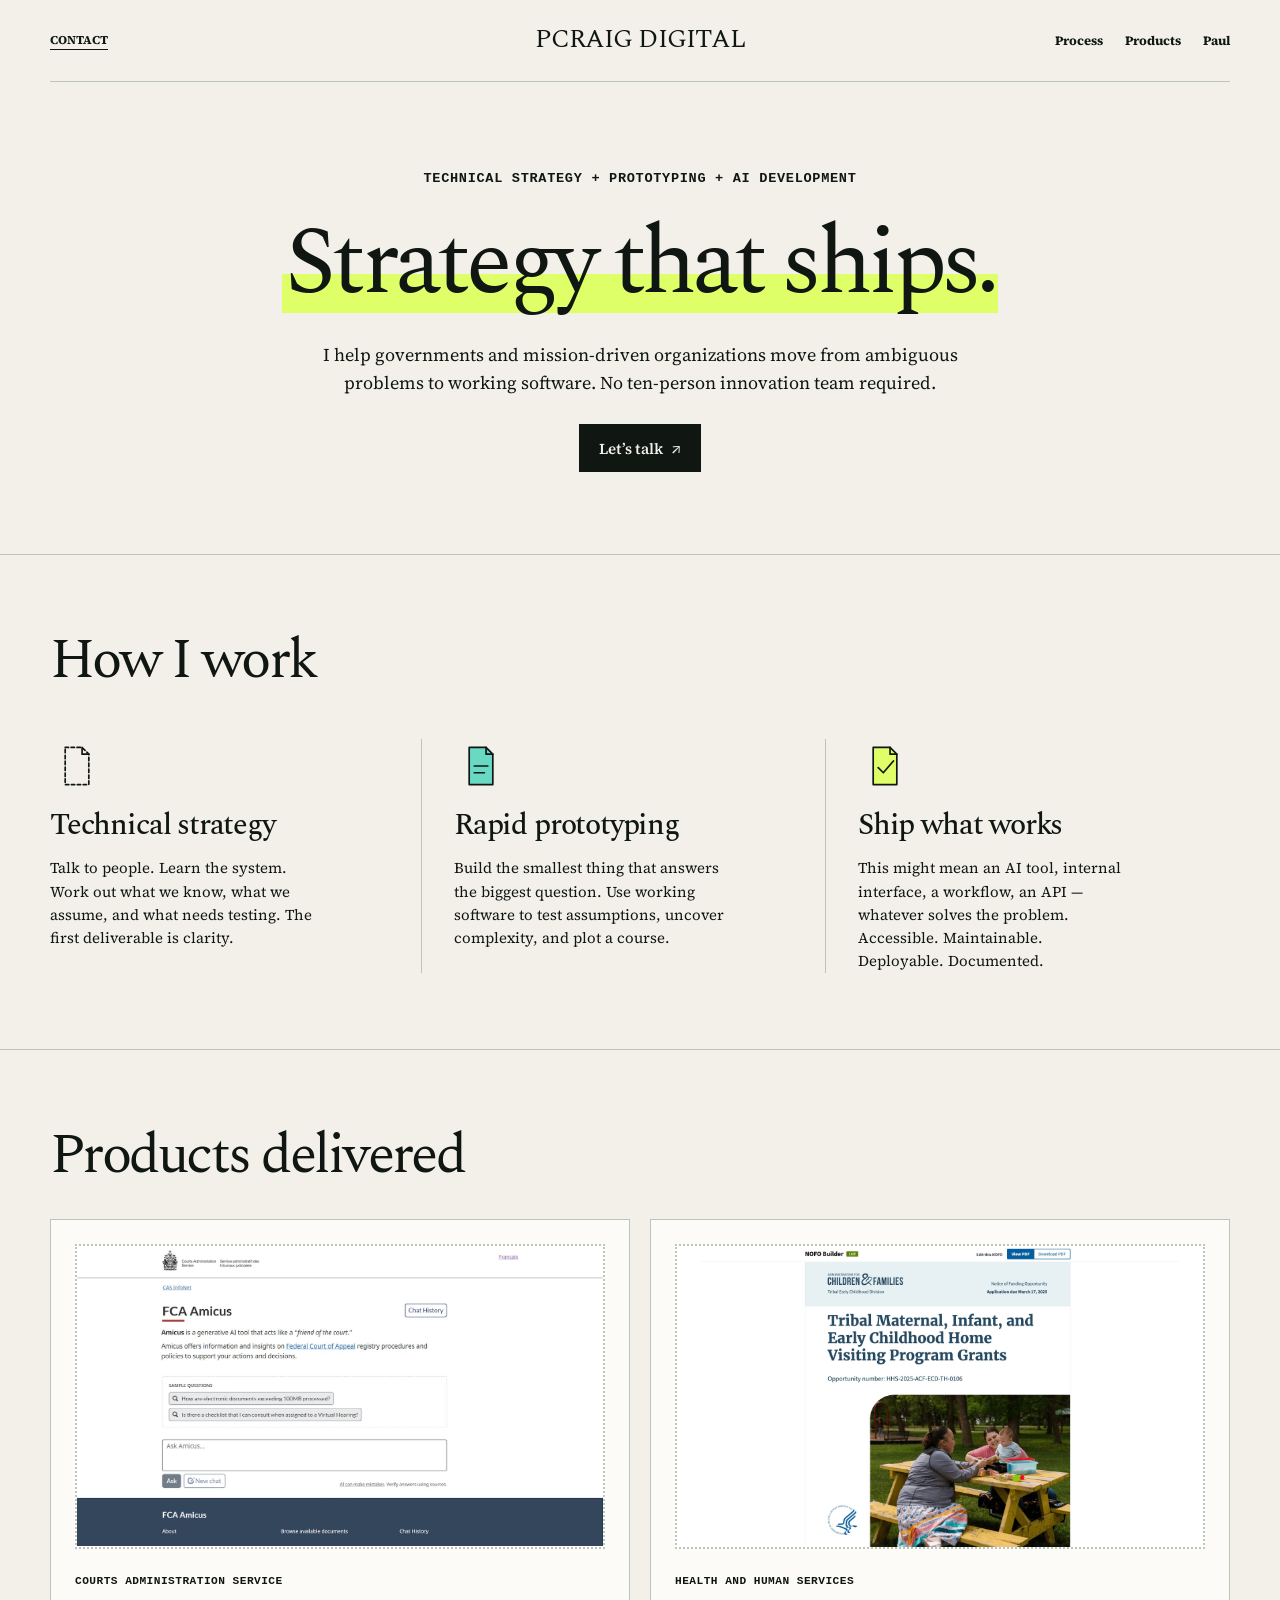
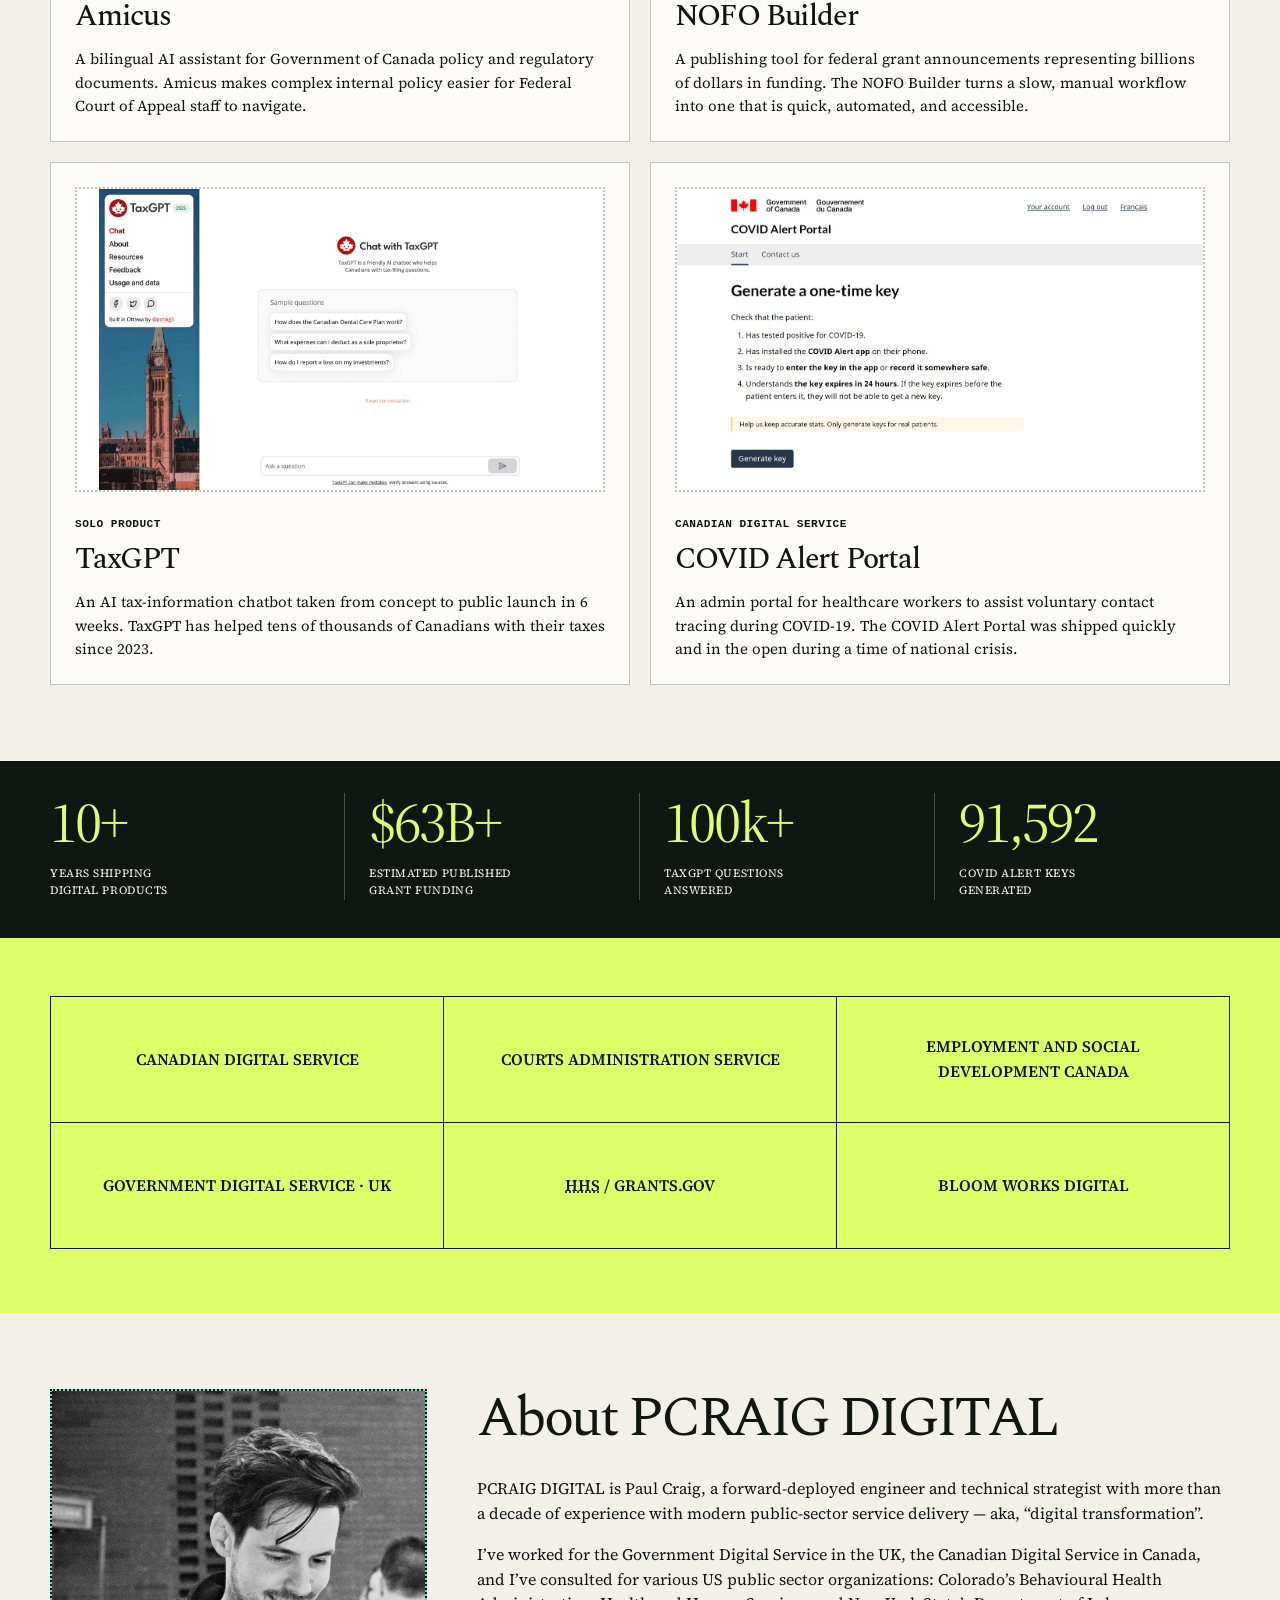
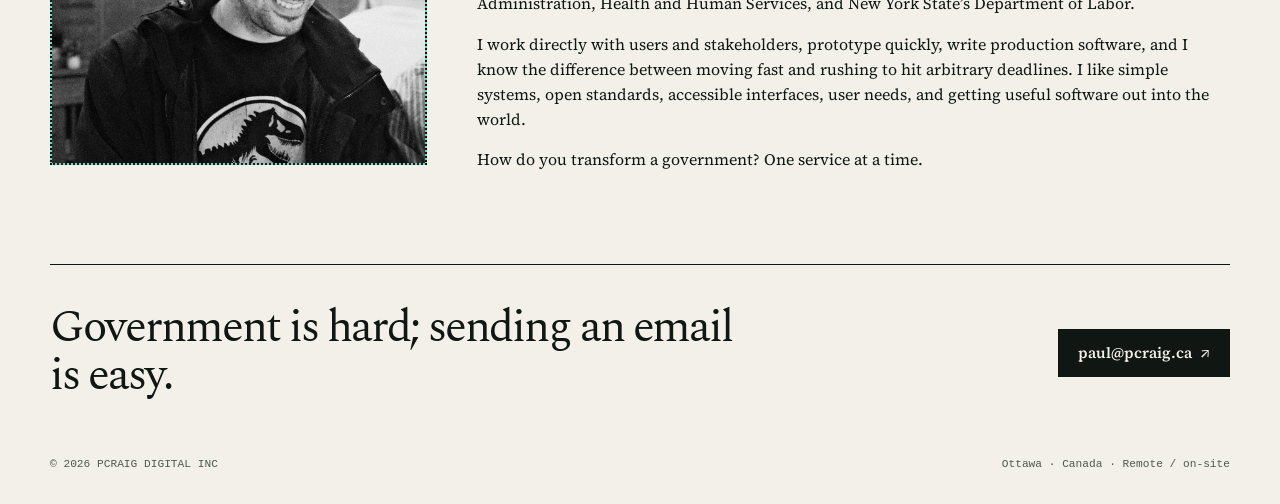
==== commit d8f11643: "Add a favicon" ====
--- a/index.html
+++ b/index.html
@@ -14,17 +14,22 @@
     href="https://fonts.googleapis.com/css2?family=Source+Serif+4:opsz,wght@8..60,400;8..60,600;8..60,700&amp;family=Spectral:wght@300;400;500;600&amp;display=swap"
     rel="stylesheet">
   <link rel="stylesheet" href="styles.css">
+
+  <link rel="apple-touch-icon" sizes="180x180" href="/assets/favicon/apple-touch-icon.png">
+  <link rel="icon" type="image/png" sizes="32x32" href="/assets/favicon/favicon-32x32.png">
+  <link rel="icon" type="image/png" sizes="16x16" href="/assets/favicon/favicon-16x16.png">
+  <link rel="manifest" href="/assets/site.webmanifest">
 </head>
 
 <body id="top">
   <a class="skip-link" href="#main">Skip to content</a>
   <header class="wrap top">
-    <a class="start" href="mailto:paul@pcraig.ca">Start a project</a>
+    <a class="start" href="mailto:paul@pcraig.ca">Contact</a>
     <a class="brand" href="#top" aria-label="PCRAIG DIGITAL home">PCRAIG DIGITAL</a>
     <nav aria-label="Main navigation">
-      <a href="#services">Services</a>
-      <a href="#work">Work</a>
-      <a href="#about">About</a>
+      <a href="#services">Process</a>
+      <a href="#work">Products</a>
+      <a href="#about">Paul</a>
     </nav>
   </header>
 
@@ -87,7 +92,7 @@
         <h2 class="work-heading" id="work-heading">Products delivered</h2>
         <div class="case-grid">
           <article class="case">
-            <img class="shot" src="assets/images/amicus.png" alt="Amicus AI assistant interface" loading="lazy"
+            <img class="shot" src="assets/images/amicus.jpg" alt="Amicus AI assistant interface" loading="lazy"
               decoding="async">
             <div class="case-copy">
               <p class="project-organization">COURTS ADMINISTRATION SERVICE</p>
@@ -97,7 +102,7 @@
             </div>
           </article>
           <article class="case">
-            <img class="shot" src="assets/images/nb.png" alt="Grant announcement published with NOFO Builder"
+            <img class="shot" src="assets/images/nb.jpg" alt="Grant announcement published with NOFO Builder"
               loading="lazy" decoding="async">
             <div class="case-copy">
               <p class="project-organization">HEALTH AND HUMAN SERVICES</p>
@@ -107,7 +112,7 @@
             </div>
           </article>
           <article class="case">
-            <img class="shot" src="assets/images/taxgpt.png" alt="TaxGPT tax-information chatbot interface"
+            <img class="shot" src="assets/images/taxgpt.jpg" alt="TaxGPT tax-information chatbot interface"
               loading="lazy" decoding="async">
             <div class="case-copy">
               <p class="project-organization">SOLO PRODUCT</p>
@@ -117,7 +122,7 @@
             </div>
           </article>
           <article class="case">
-            <img class="shot" src="assets/images/portal.png" alt="COVID Alert Portal interface for healthcare workers"
+            <img class="shot" src="assets/images/portal.jpg" alt="COVID Alert Portal interface for healthcare workers"
               loading="lazy" decoding="async">
             <div class="case-copy">
               <p class="project-organization">CANADIAN DIGITAL SERVICE</p>
@@ -170,7 +175,7 @@
 
     <section class="about section" id="about" aria-labelledby="about-heading">
       <div class="wrap about-grid">
-        <img class="portrait" src="assets/images/paul-by-alexey.jpg" alt="Paul Craig" loading="lazy" decoding="async">
+        <img class="portrait" src="assets/images/paul.jpg" alt="Paul Craig" loading="lazy" decoding="async">
         <div class="about-copy">
           <h2 id="about-heading">About <span class="uppercase">PCRAIG</span> <span class="uppercase">DIGITAL</span></h2>
           <p>PCRAIG DIGITAL is Paul Craig, a forward-deployed engineer and technical strategist with more than a decade
--- a/styles.css
+++ b/styles.css
@@ -14,10 +14,6 @@
   box-sizing: border-box;
 }
 
-html {
-  scroll-padding-top: 24px;
-}
-
 body {
   margin: 0;
   background: var(--paper);
@@ -43,10 +39,6 @@
 
 main:focus {
   outline: none;
-}
-
-section[id] {
-  scroll-margin-top: 24px;
 }
 
 h1,
@@ -340,7 +332,8 @@
   order: -1;
   margin: 0 0 14px;
   color: var(--lime);
-  font: 400 clamp(2.5rem, 4.4vw, 3.75rem)/1 var(--serif);
+  font: 400 clamp(2.5rem, 4.5vw, 4rem)/1 var(--serif);
+  font-family: var(--body);
   letter-spacing: -.035em;
 }
 
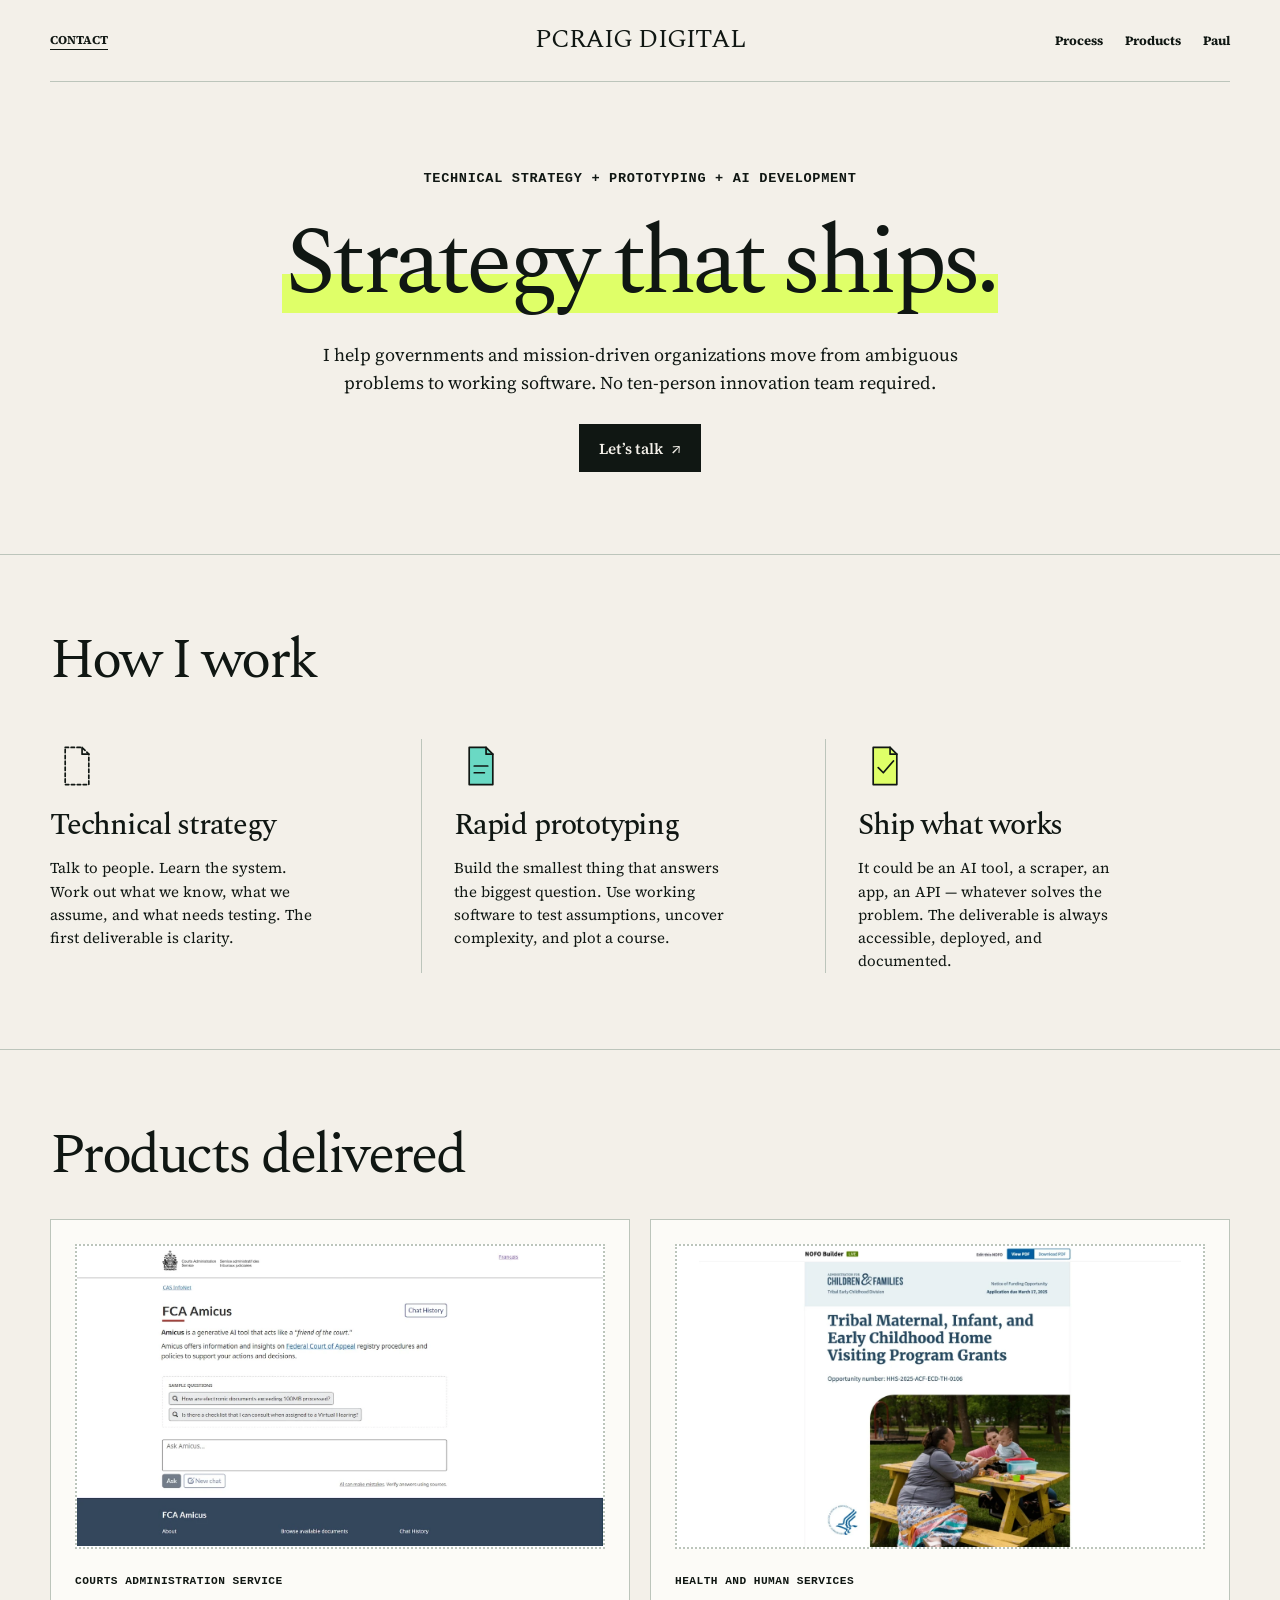
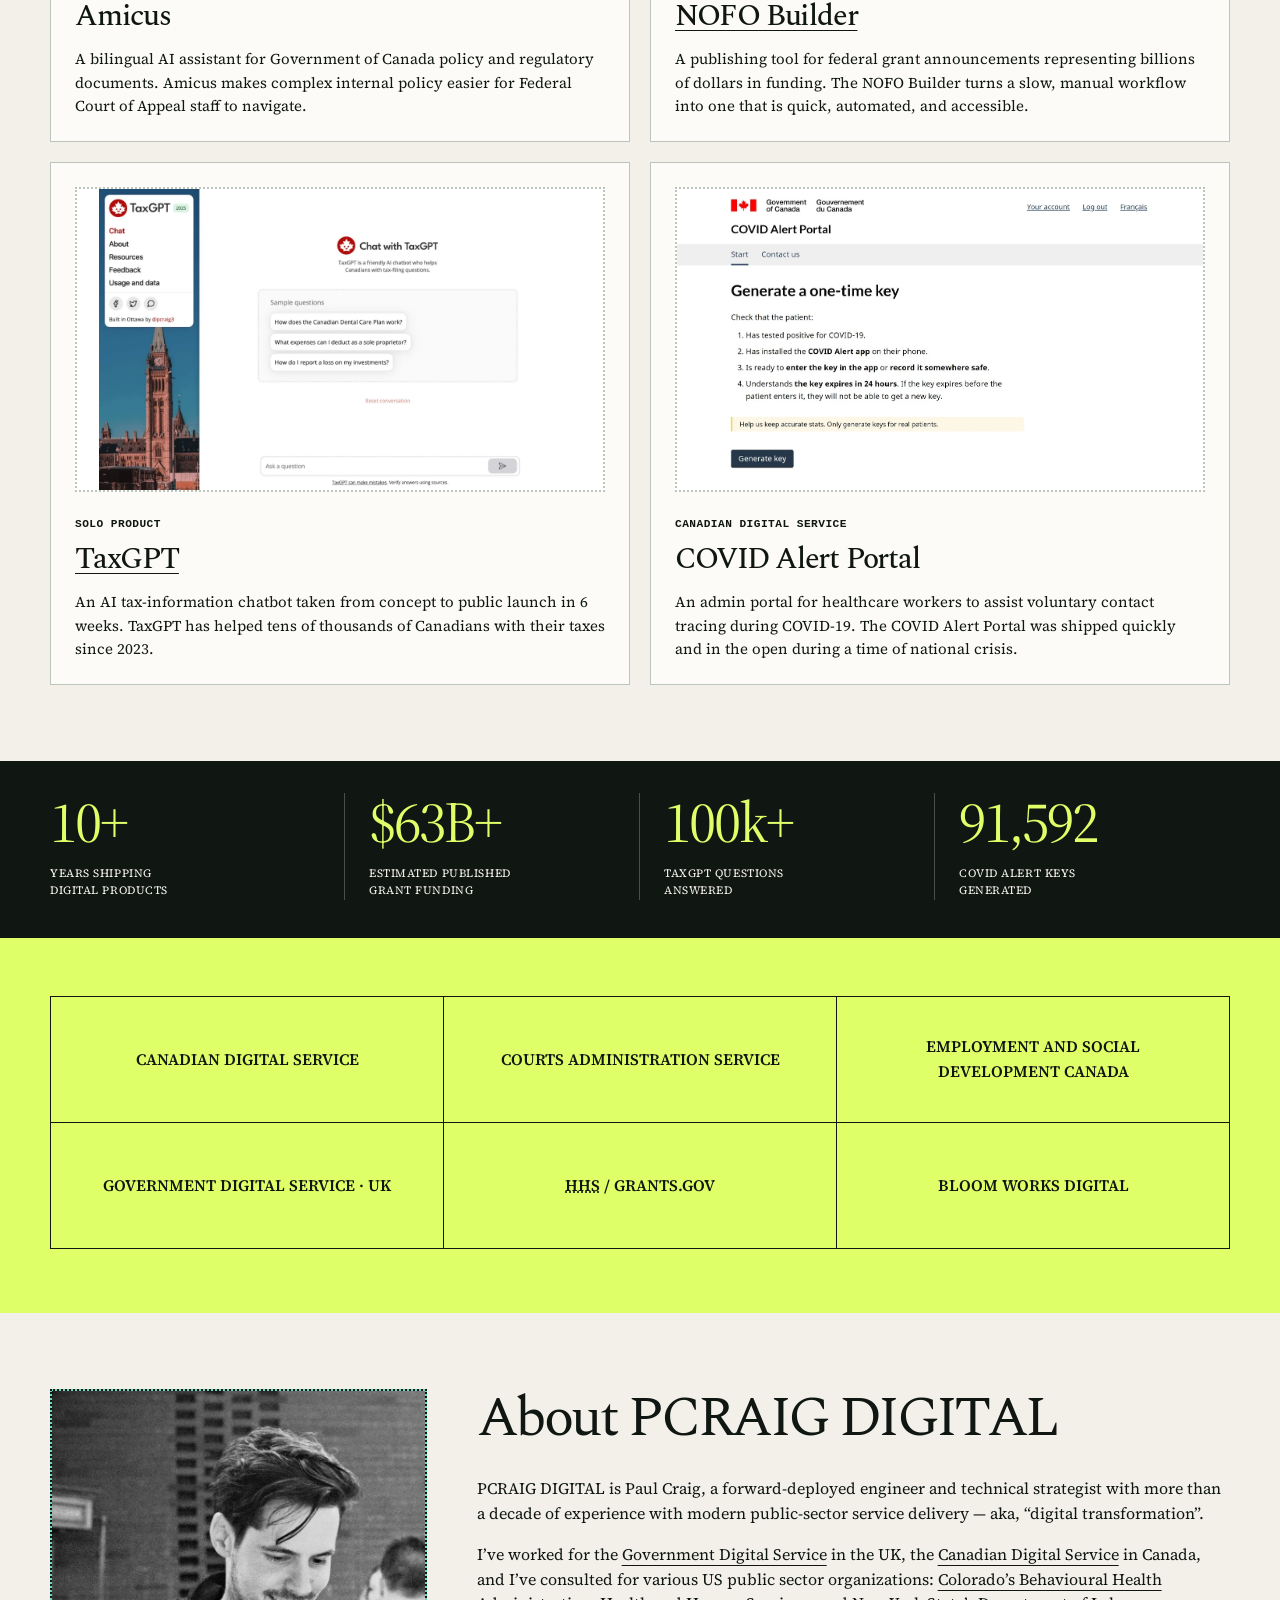
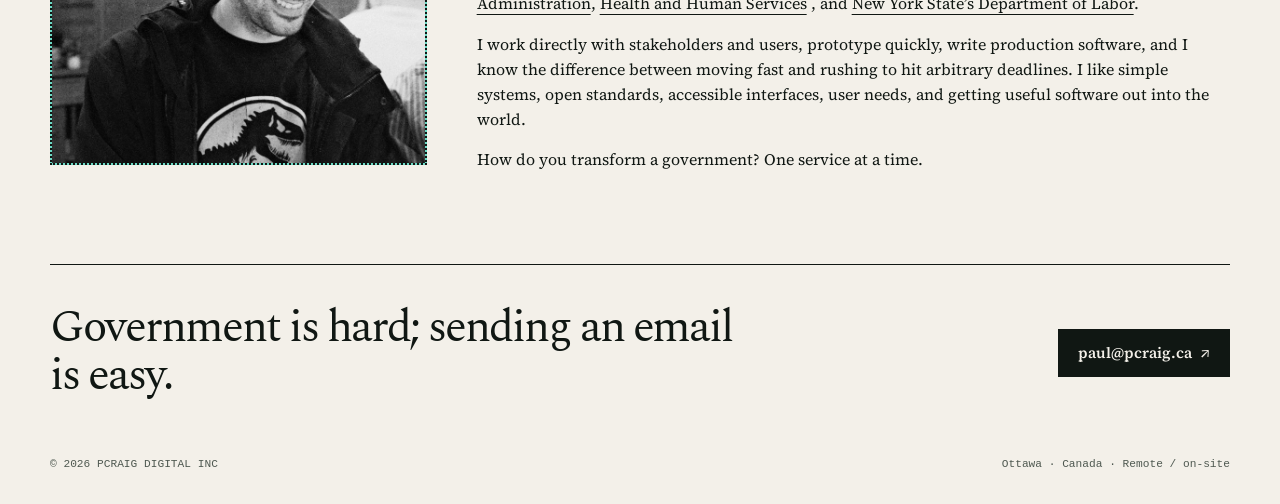
==== commit fe28094c: "Add links and webp images" ====
--- a/index.html
+++ b/index.html
@@ -5,13 +5,13 @@
   <meta charset="utf-8">
   <meta name="viewport" content="width=device-width, initial-scale=1">
   <meta name="description"
-    content="PCRAIG DIGITAL is Paul Craig’s consulting practice: technical strategy, rapid prototyping, and AI product development for government and public-interest organizations.">
+    content="PCRAIG DIGITAL is a specialist digital transformation consulting practice: technical strategy, rapid prototyping, and AI product development for government and mission-driven organizations.">
   <meta name="theme-color" content="#f3f0e9">
   <title>PCRAIG DIGITAL — Technical strategy &amp; working software</title>
   <link rel="preconnect" href="https://fonts.googleapis.com">
   <link rel="preconnect" href="https://fonts.gstatic.com" crossorigin>
   <link
-    href="https://fonts.googleapis.com/css2?family=Source+Serif+4:opsz,wght@8..60,400;8..60,600;8..60,700&amp;family=Spectral:wght@300;400;500;600&amp;display=swap"
+    href="https://fonts.googleapis.com/css2?family=Source+Serif+4:opsz,wght@8..60,400;8..60,600;8..60,700&amp;family=Spectral:wght@400;500&amp;display=swap"
     rel="stylesheet">
   <link rel="stylesheet" href="styles.css">
 
@@ -79,8 +79,8 @@
             </svg>
             <h3>Ship what works</h3>
             <p>
-              This might mean an AI tool, internal interface, a workflow, an API — whatever solves the problem.
-              Accessible. Maintainable. Deployable. Documented.
+              It could be an AI tool, a scraper, an app, an API — whatever solves the problem.
+              The deliverable is always accessible, deployed, and documented.
             </p>
           </article>
         </div>
@@ -92,8 +92,8 @@
         <h2 class="work-heading" id="work-heading">Products delivered</h2>
         <div class="case-grid">
           <article class="case">
-            <img class="shot" src="assets/images/amicus.jpg" alt="Amicus AI assistant interface" loading="lazy"
-              decoding="async">
+            <img class="shot" src="assets/images/amicus.webp" width="1332" height="759"
+              alt="Amicus AI assistant interface" loading="lazy" decoding="async">
             <div class="case-copy">
               <p class="project-organization">COURTS ADMINISTRATION SERVICE</p>
               <h3>Amicus</h3>
@@ -102,28 +102,29 @@
             </div>
           </article>
           <article class="case">
-            <img class="shot" src="assets/images/nb.jpg" alt="Grant announcement published with NOFO Builder"
-              loading="lazy" decoding="async">
+            <img class="shot" src="assets/images/nb.webp" width="1200" height="750"
+              alt="Grant announcement published with NOFO Builder" loading="lazy" decoding="async">
             <div class="case-copy">
               <p class="project-organization">HEALTH AND HUMAN SERVICES</p>
-              <h3><span class="uppercase">NOFO</span> Builder</h3>
+              <h3><a href="https://nofos.simpler.grants.gov/" target="_blank"><span class="uppercase">NOFO</span>
+                  Builder</a></h3>
               <p>A publishing tool for federal grant announcements representing billions of dollars in funding. The NOFO
                 Builder turns a slow, manual workflow into one that is quick, automated, and accessible.</p>
             </div>
           </article>
           <article class="case">
-            <img class="shot" src="assets/images/taxgpt.jpg" alt="TaxGPT tax-information chatbot interface"
-              loading="lazy" decoding="async">
+            <img class="shot" src="assets/images/taxgpt.webp" width="1200" height="750"
+              alt="TaxGPT tax-information chatbot interface" loading="lazy" decoding="async">
             <div class="case-copy">
               <p class="project-organization">SOLO PRODUCT</p>
-              <h3>TaxGPT</h3>
+              <h3><a href="https://taxgpt.ca" target="_blank">TaxGPT</a></h3>
               <p>An AI tax-information chatbot taken from concept to public launch in 6 weeks. TaxGPT has helped tens of
                 thousands of Canadians with their taxes since 2023.</p>
             </div>
           </article>
           <article class="case">
-            <img class="shot" src="assets/images/portal.jpg" alt="COVID Alert Portal interface for healthcare workers"
-              loading="lazy" decoding="async">
+            <img class="shot" src="assets/images/portal.webp" width="1349" height="758"
+              alt="COVID Alert Portal interface for healthcare workers" loading="lazy" decoding="async">
             <div class="case-copy">
               <p class="project-organization">CANADIAN DIGITAL SERVICE</p>
               <h3><span class="uppercase">COVID</span> Alert Portal</h3>
@@ -175,15 +176,22 @@
 
     <section class="about section" id="about" aria-labelledby="about-heading">
       <div class="wrap about-grid">
-        <img class="portrait" src="assets/images/paul.jpg" alt="Paul Craig" loading="lazy" decoding="async">
+        <img class="portrait" src="assets/images/paul.webp" width="800" height="799" alt="Paul Craig" loading="lazy"
+          decoding="async">
         <div class="about-copy">
           <h2 id="about-heading">About <span class="uppercase">PCRAIG</span> <span class="uppercase">DIGITAL</span></h2>
           <p>PCRAIG DIGITAL is Paul Craig, a forward-deployed engineer and technical strategist with more than a decade
             of experience with modern public-sector service delivery — aka, “digital transformation”.</p>
-          <p>I’ve worked for the Government Digital Service in the UK, the Canadian Digital Service in Canada, and I’ve
-            consulted for various US public sector organizations: Colorado’s Behavioural Health Administration, Health
-            and Human Services, and New York State’s Department of Labor.</p>
-          <p>I work directly with users and stakeholders, prototype quickly, write production software, and I know the
+          <p>I’ve worked for the <a href="https://www.gov.uk/government/organisations/government-digital-service"
+              target="_blank">Government Digital Service</a> in the UK, the <a href="https://digital.canada.ca/"
+              target="_blank">Canadian Digital
+              Service</a> in Canada, and I’ve
+            consulted for various US public sector organizations: <a href="https://bha.colorado.gov/"
+              target="_blank">Colorado’s Behavioural Health Administration</a>, <a href="https://www.hhs.gov/"
+              target="_blank">Health and
+              Human Services</a>
+            , and <a href="https://dol.ny.gov/" target="_blank">New York State’s Department of Labor</a>.</p>
+          <p>I work directly with stakeholders and users, prototype quickly, write production software, and I know the
             difference between moving fast and rushing to hit arbitrary deadlines. I like simple systems, open
             standards, accessible interfaces, user needs, and getting useful software out into the world.</p>
           <p>How do you transform a government? One service at a time.</p>
--- a/styles.css
+++ b/styles.css
@@ -332,8 +332,7 @@
   order: -1;
   margin: 0 0 14px;
   color: var(--lime);
-  font: 400 clamp(2.5rem, 4.5vw, 4rem)/1 var(--serif);
-  font-family: var(--body);
+  font: 400 clamp(2.5rem, 4.5vw, 4rem)/1 var(--body);
   letter-spacing: -.035em;
 }
 
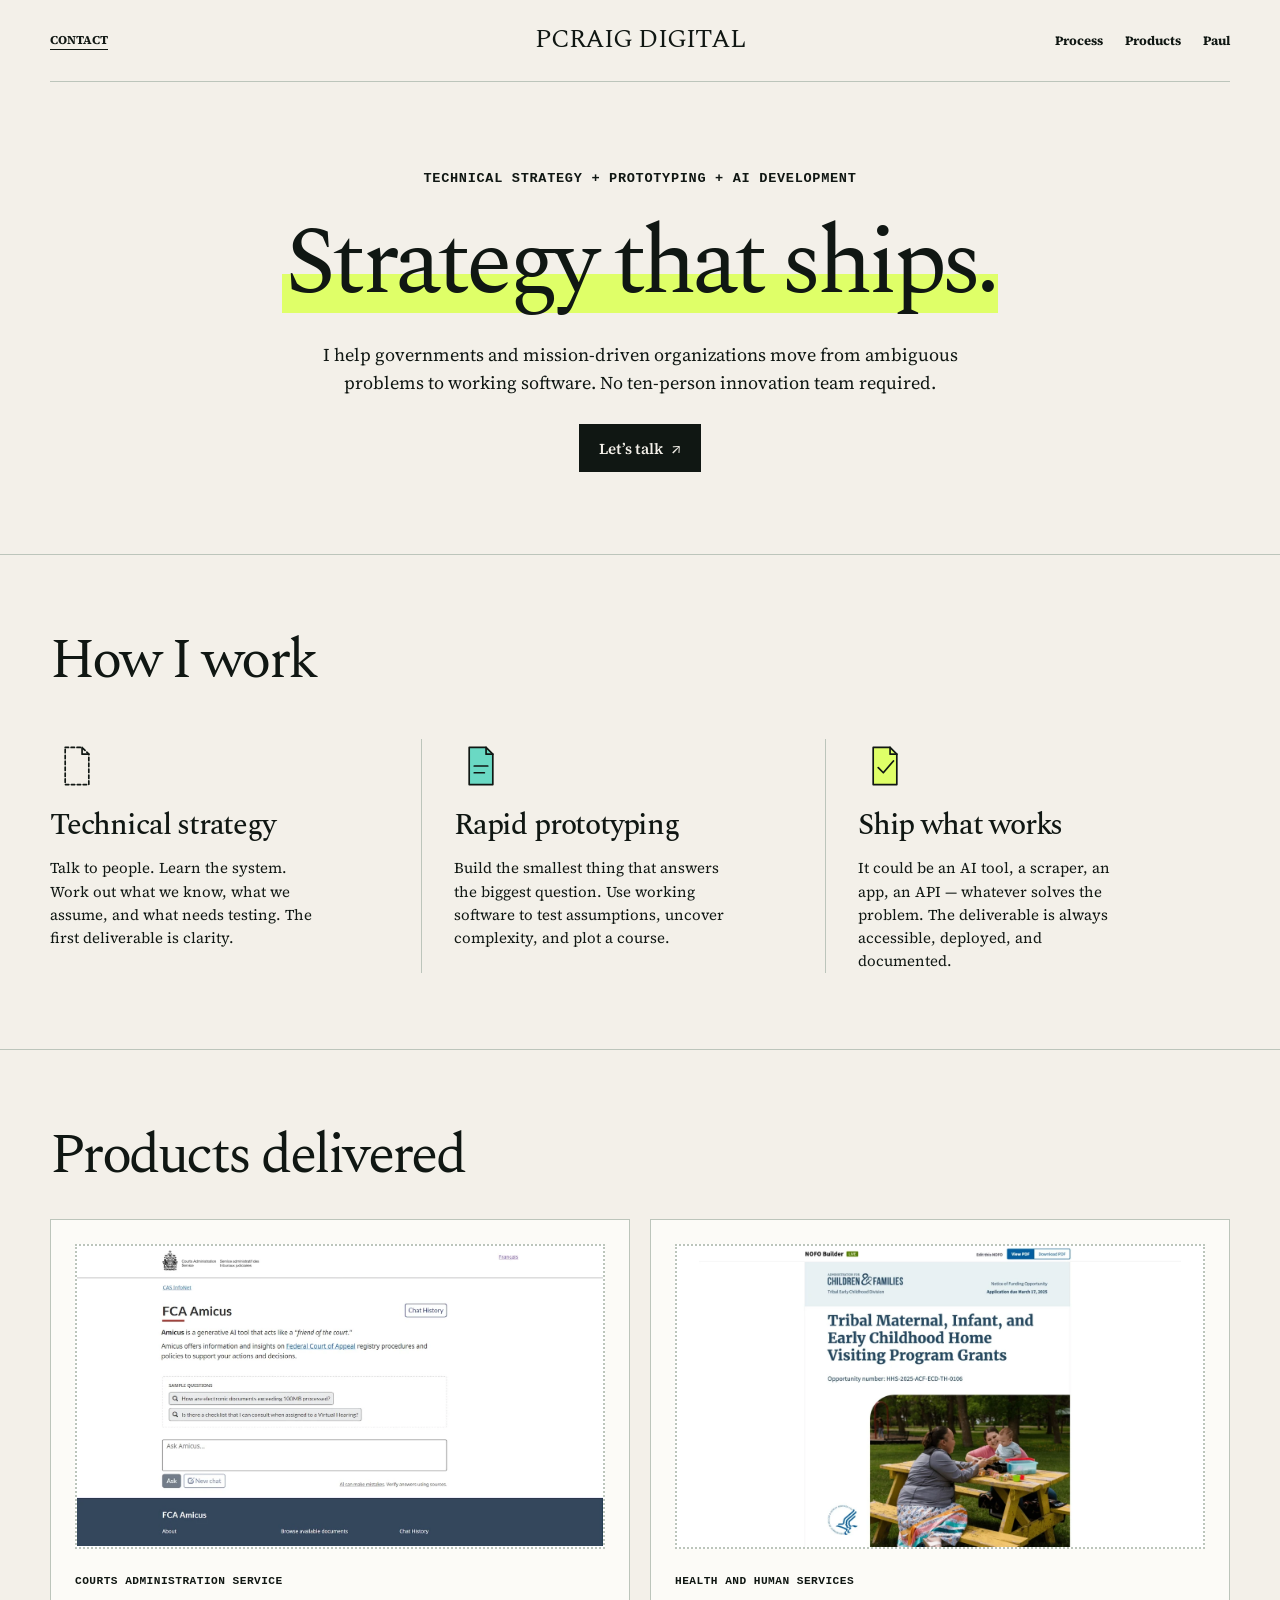
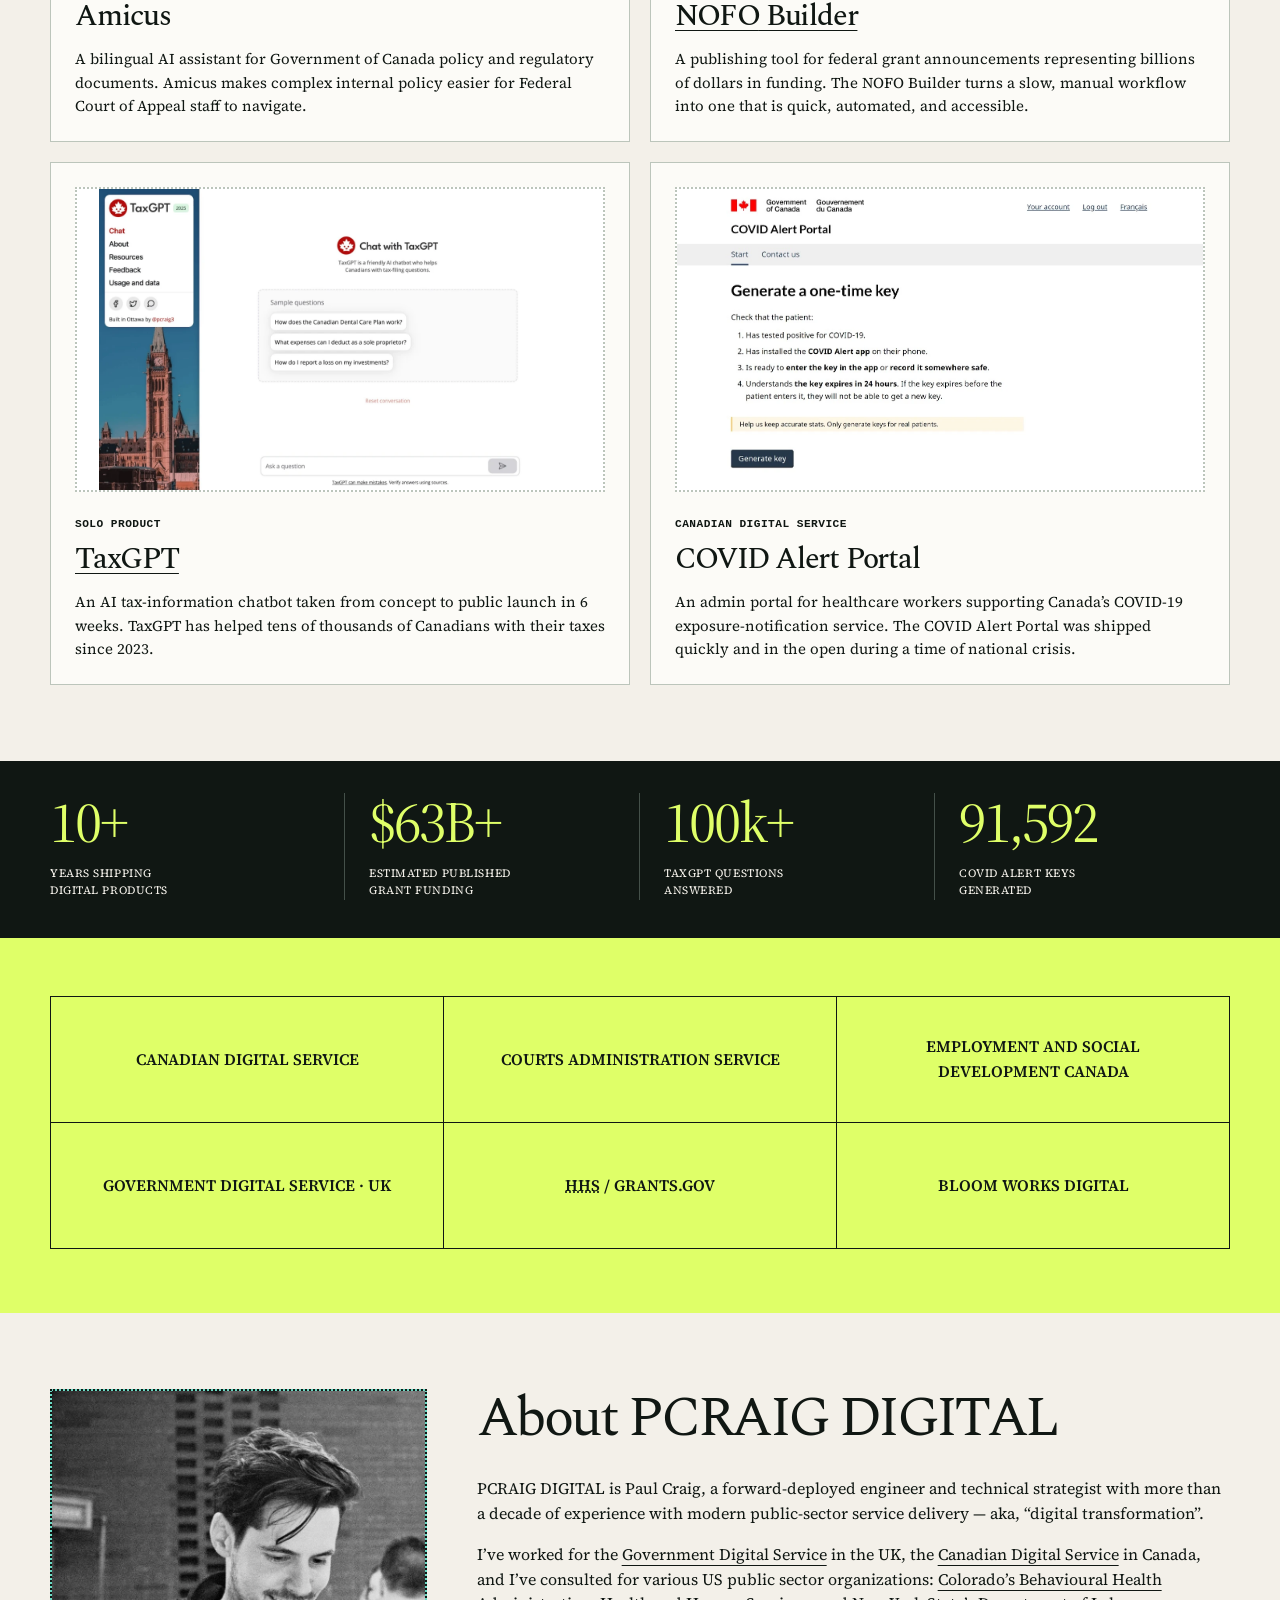
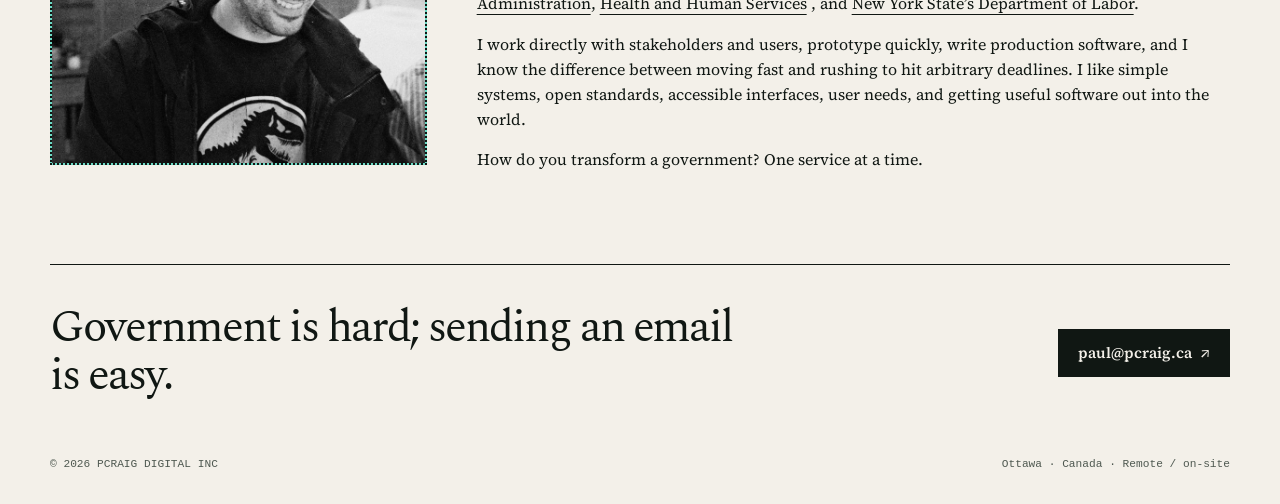
==== commit b1480442: "Add a robots.txt and a sitemap" ====
--- a/index.html
+++ b/index.html
@@ -8,6 +8,16 @@
     content="PCRAIG DIGITAL is a specialist digital transformation consulting practice: technical strategy, rapid prototyping, and AI product development for government and mission-driven organizations.">
   <meta name="theme-color" content="#f3f0e9">
   <title>PCRAIG DIGITAL — Technical strategy &amp; working software</title>
+
+  <link rel="canonical" href="https://pcraig.digital/">
+  <link rel="describedby" href="/llms.txt">
+
+  <meta property="og:type" content="website">
+  <meta property="og:title" content="PCRAIG DIGITAL — Technical strategy & working software">
+  <meta property="og:description"
+    content="Technical strategy, rapid prototyping, and AI product development for government and mission-driven organizations.">
+  <meta property="og:url" content="https://pcraig.digital/">
+
   <link rel="preconnect" href="https://fonts.googleapis.com">
   <link rel="preconnect" href="https://fonts.gstatic.com" crossorigin>
   <link
@@ -15,10 +25,10 @@
     rel="stylesheet">
   <link rel="stylesheet" href="styles.css">
 
-  <link rel="apple-touch-icon" sizes="180x180" href="/assets/favicon/apple-touch-icon.png">
-  <link rel="icon" type="image/png" sizes="32x32" href="/assets/favicon/favicon-32x32.png">
-  <link rel="icon" type="image/png" sizes="16x16" href="/assets/favicon/favicon-16x16.png">
-  <link rel="manifest" href="/assets/site.webmanifest">
+  <link rel="apple-touch-icon" sizes="180x180" href="assets/favicon/apple-touch-icon.png">
+  <link rel="icon" type="image/png" sizes="32x32" href="assets/favicon/favicon-32x32.png">
+  <link rel="icon" type="image/png" sizes="16x16" href="assets/favicon/favicon-16x16.png">
+  <link rel="manifest" href="assets/site.webmanifest">
 </head>
 
 <body id="top">
@@ -39,7 +49,9 @@
       <h1 id="hero-heading"><mark>Strategy that ships.</mark></h1>
       <p class="hero-intro">I help governments and mission-driven organizations move from ambiguous problems to working
         software. No ten-person innovation team required.</p>
-      <a class="button" href="#work">Let’s talk <span aria-hidden="true">↗</span></a>
+      <a class="button" href="mailto:paul@pcraig.ca">
+        Let’s talk <span aria-hidden="true">↗</span>
+      </a>
     </section>
 
     <section class="services section" id="services" aria-labelledby="services-heading">
@@ -128,8 +140,10 @@
             <div class="case-copy">
               <p class="project-organization">CANADIAN DIGITAL SERVICE</p>
               <h3><span class="uppercase">COVID</span> Alert Portal</h3>
-              <p>An admin portal for healthcare workers to assist voluntary contact tracing during COVID-19. The COVID
-                Alert Portal was shipped quickly and in the open during a time of national crisis.</p>
+
+              <p>An admin portal for healthcare workers supporting Canada’s COVID-19 exposure-notification
+                service. The COVID Alert Portal was shipped quickly and in the open during a time of national crisis.
+              </p>
             </div>
           </article>
         </div>
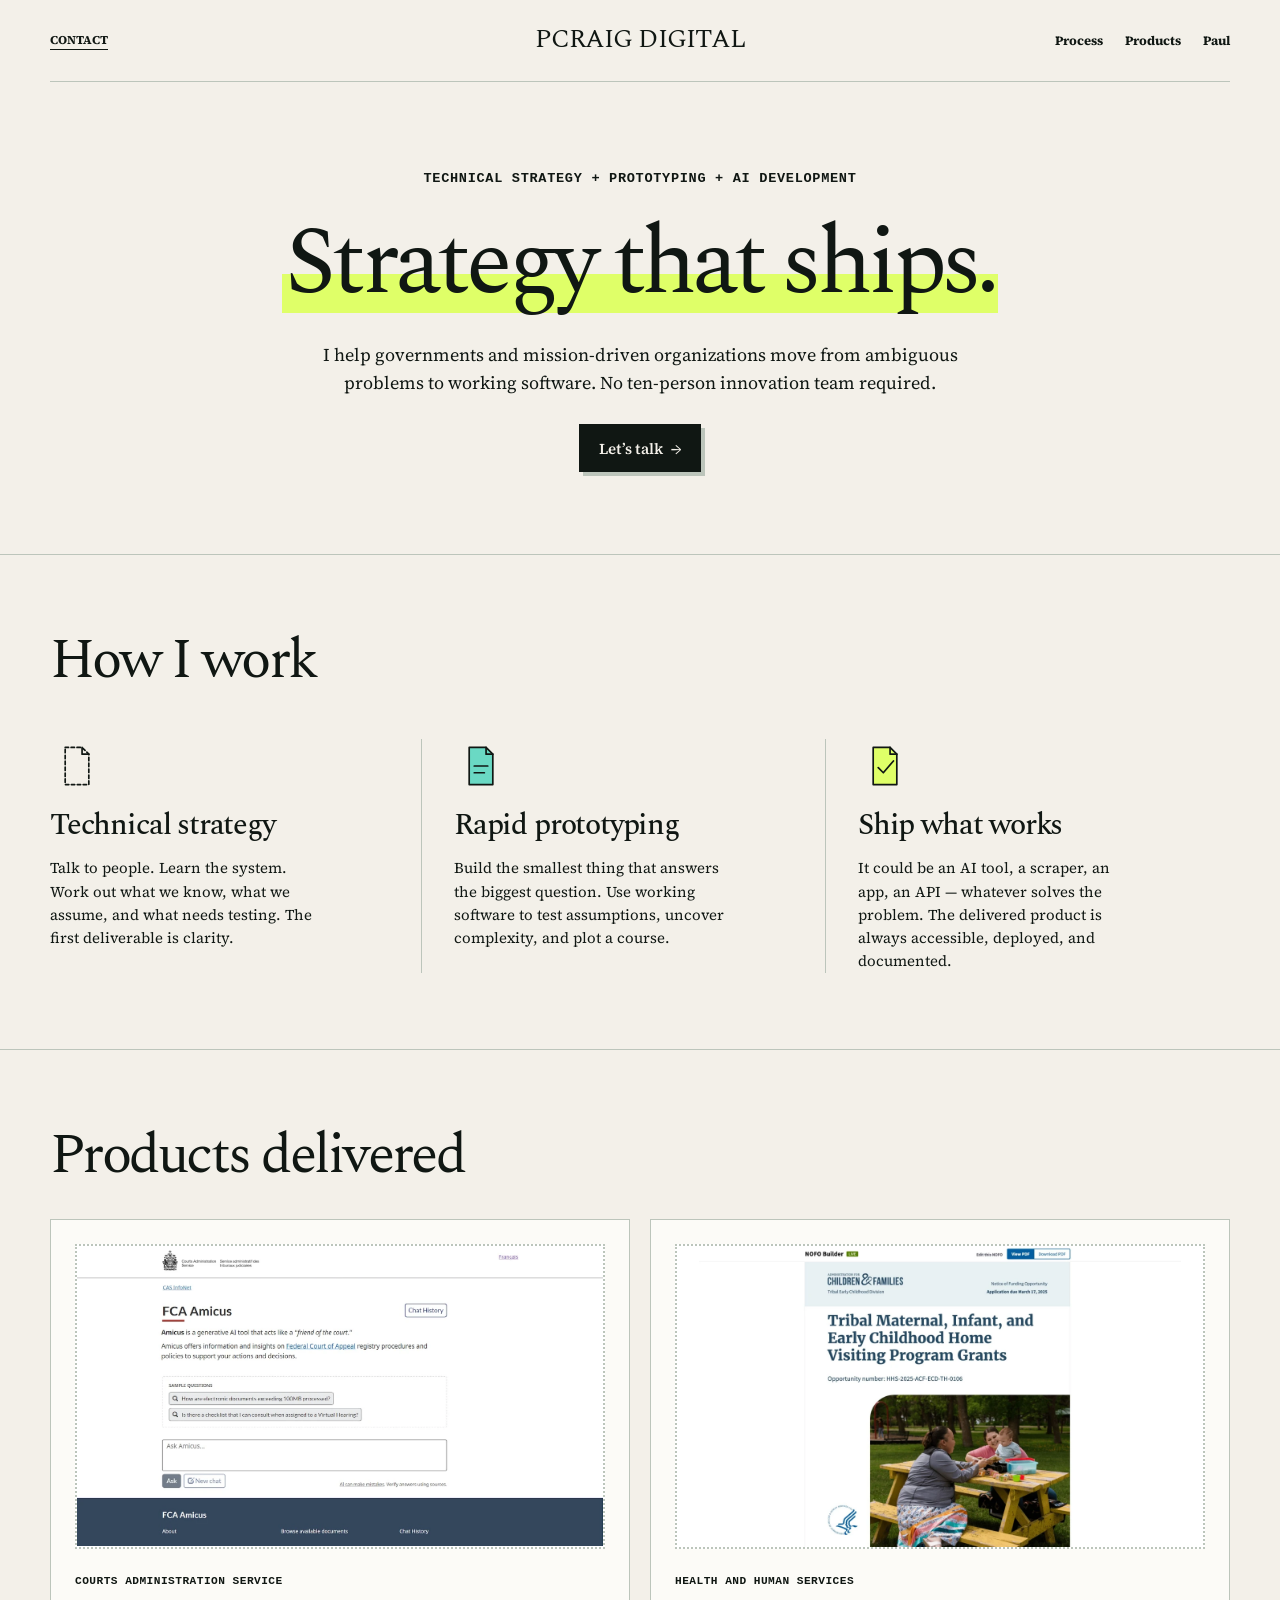
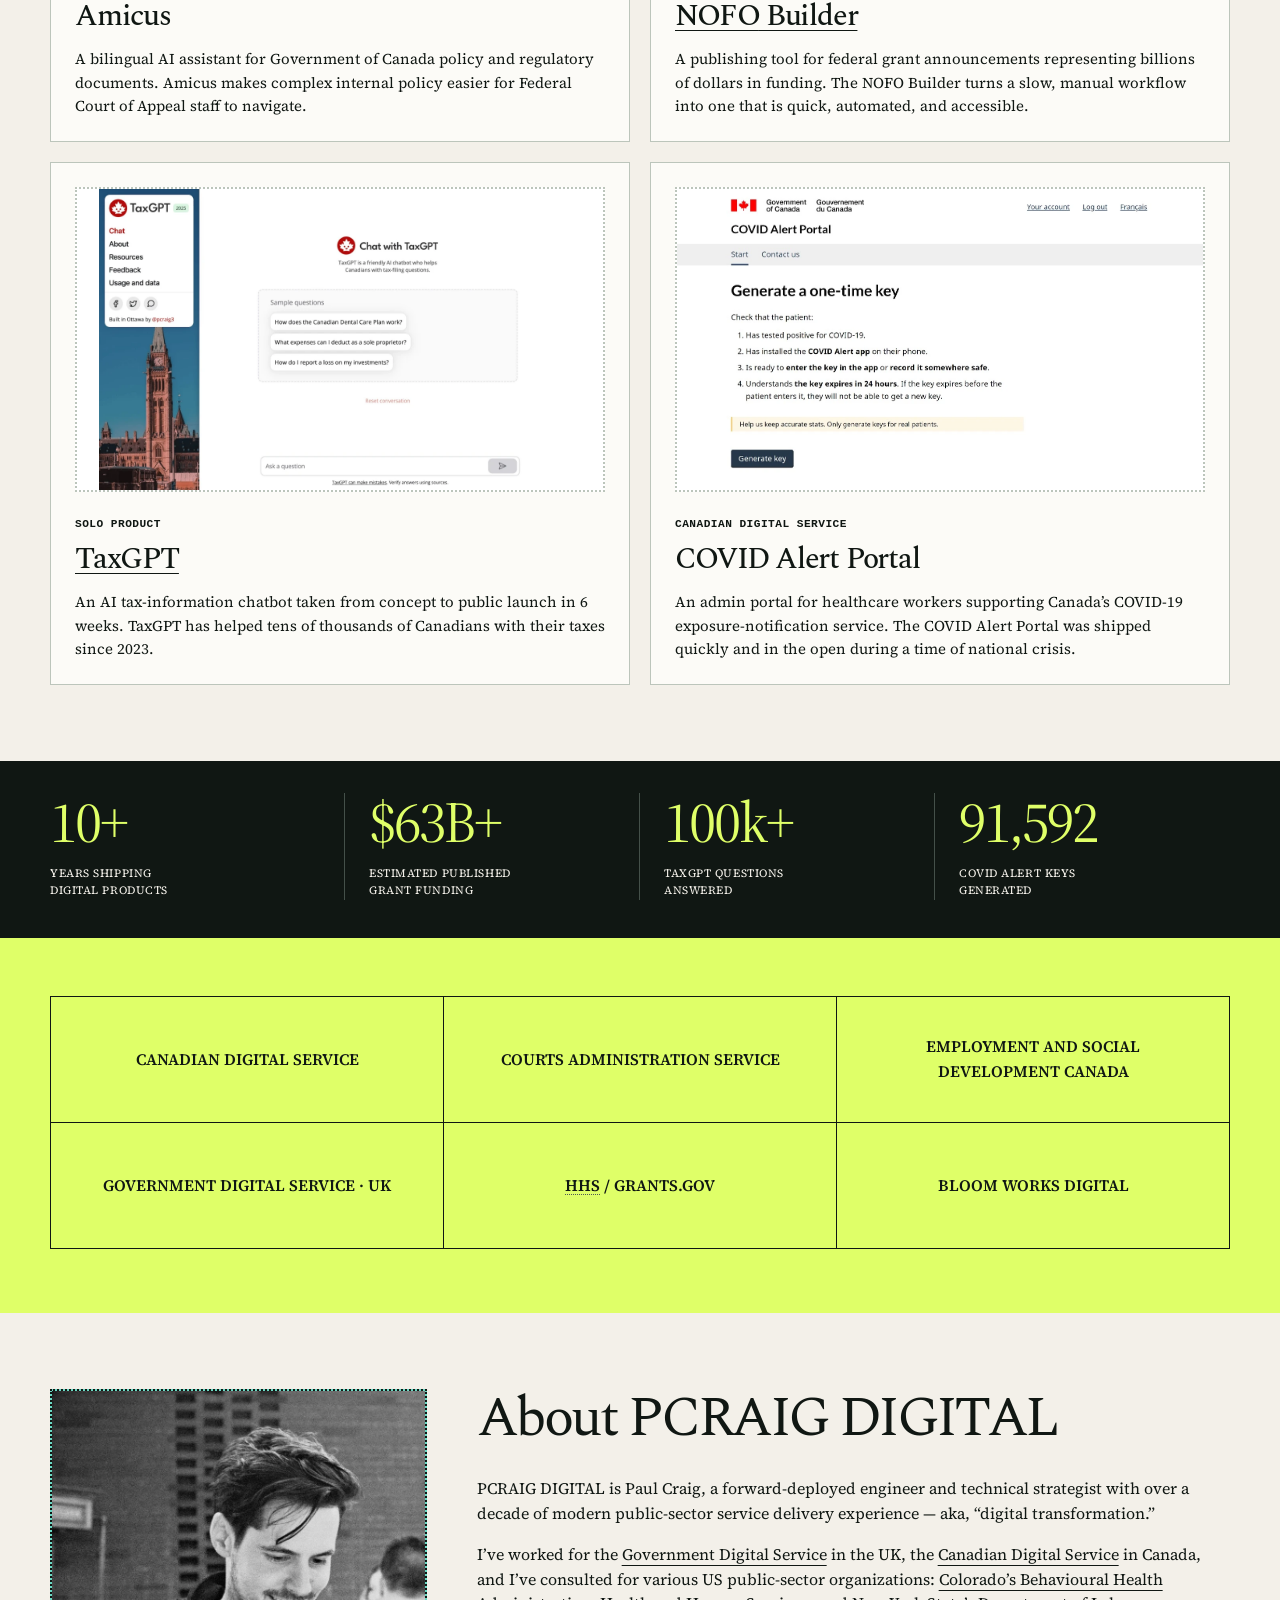
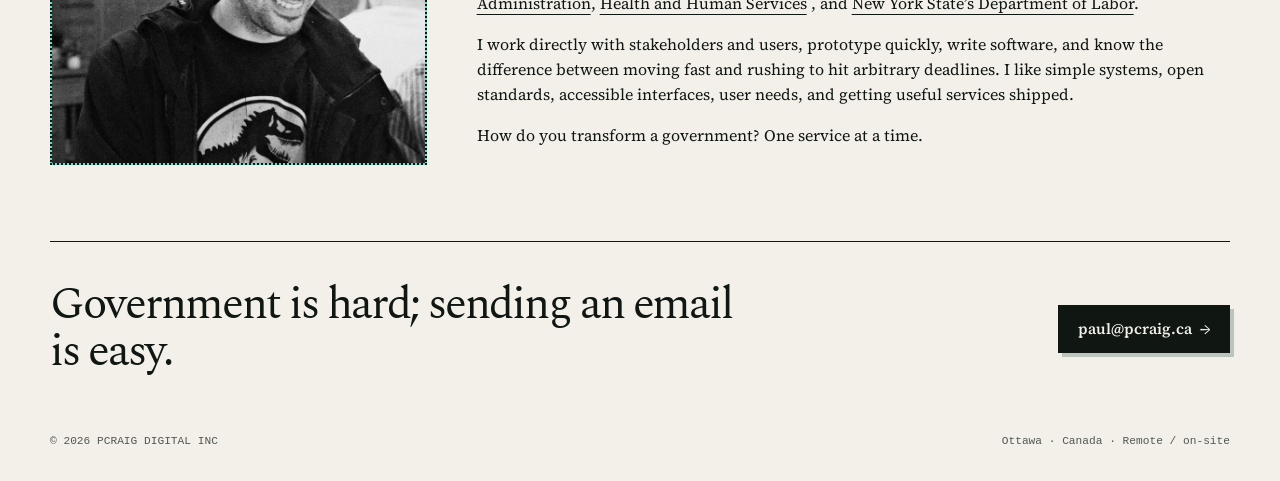
==== commit 524f23f3: "Clean up some small styling/copy issues" ====
--- a/index.html
+++ b/index.html
@@ -7,13 +7,13 @@
   <meta name="description"
     content="PCRAIG DIGITAL is a specialist digital transformation consulting practice: technical strategy, rapid prototyping, and AI product development for government and mission-driven organizations.">
   <meta name="theme-color" content="#f3f0e9">
-  <title>PCRAIG DIGITAL — Technical strategy &amp; working software</title>
+  <title>PCRAIG DIGITAL — Technical strategy &amp; AI product development</title>
 
   <link rel="canonical" href="https://pcraig.digital/">
   <link rel="describedby" href="/llms.txt">
 
   <meta property="og:type" content="website">
-  <meta property="og:title" content="PCRAIG DIGITAL — Technical strategy & working software">
+  <meta property="og:title" content="PCRAIG DIGITAL — Technical strategy & AI product development">
   <meta property="og:description"
     content="Technical strategy, rapid prototyping, and AI product development for government and mission-driven organizations.">
   <meta property="og:url" content="https://pcraig.digital/">
@@ -50,7 +50,7 @@
       <p class="hero-intro">I help governments and mission-driven organizations move from ambiguous problems to working
         software. No ten-person innovation team required.</p>
       <a class="button" href="mailto:paul@pcraig.ca">
-        Let’s talk <span aria-hidden="true">↗</span>
+        Let’s talk <span aria-hidden="true">→</span>
       </a>
     </section>
 
@@ -92,7 +92,7 @@
             <h3>Ship what works</h3>
             <p>
               It could be an AI tool, a scraper, an app, an API — whatever solves the problem.
-              The deliverable is always accessible, deployed, and documented.
+              The delivered product is always accessible, deployed, and documented.
             </p>
           </article>
         </div>
@@ -180,7 +180,10 @@
         <ul class="partners-grid">
           <li><span>Canadian Digital Service</span></li>
           <li><span>Courts Administration Service</span></li>
-          <li><span>Employment and Social Development&nbsp;Canada</span></li>
+          <li>
+            <span class="show--mobile"><abbr title="Employment and Social Development Canada">ESDC</abbr></span>
+            <span class="show--desktop">Employment and Social Development&nbsp;Canada</span>
+          </li>
           <li><span>Government Digital Service&nbsp;·&nbsp;UK</span></li>
           <li><span><abbr title="Health and Human Services">HHS</abbr> / Grants.gov</span></li>
           <li><span>Bloom Works Digital</span></li>
@@ -194,20 +197,20 @@
           decoding="async">
         <div class="about-copy">
           <h2 id="about-heading">About <span class="uppercase">PCRAIG</span> <span class="uppercase">DIGITAL</span></h2>
-          <p>PCRAIG DIGITAL is Paul Craig, a forward-deployed engineer and technical strategist with more than a decade
-            of experience with modern public-sector service delivery — aka, “digital transformation”.</p>
+          <p>PCRAIG DIGITAL is Paul Craig, a forward-deployed engineer and technical strategist with over a decade
+            of modern public-sector service delivery experience — aka, “digital transformation.”</p>
           <p>I’ve worked for the <a href="https://www.gov.uk/government/organisations/government-digital-service"
               target="_blank">Government Digital Service</a> in the UK, the <a href="https://digital.canada.ca/"
               target="_blank">Canadian Digital
               Service</a> in Canada, and I’ve
-            consulted for various US public sector organizations: <a href="https://bha.colorado.gov/"
+            consulted for various US public-sector organizations: <a href="https://bha.colorado.gov/"
               target="_blank">Colorado’s Behavioural Health Administration</a>, <a href="https://www.hhs.gov/"
               target="_blank">Health and
               Human Services</a>
             , and <a href="https://dol.ny.gov/" target="_blank">New York State’s Department of Labor</a>.</p>
-          <p>I work directly with stakeholders and users, prototype quickly, write production software, and I know the
+          <p>I work directly with stakeholders and users, prototype quickly, write software, and know the
             difference between moving fast and rushing to hit arbitrary deadlines. I like simple systems, open
-            standards, accessible interfaces, user needs, and getting useful software out into the world.</p>
+            standards, accessible interfaces, user needs, and getting useful services shipped.</p>
           <p>How do you transform a government? One service at a time.</p>
         </div>
       </div>
@@ -215,7 +218,7 @@
 
     <section class="contact wrap" id="contact" aria-labelledby="contact-heading">
       <h2 id="contact-heading">Government is hard; sending an email is easy.</h2>
-      <a class="button" href="mailto:paul@pcraig.ca">paul@pcraig.ca <span aria-hidden="true">↗</span></a>
+      <a class="button" href="mailto:paul@pcraig.ca">paul@pcraig.ca <span aria-hidden="true">→</span></a>
     </section>
   </main>
   <footer class="wrap footer">
--- a/styles.css
+++ b/styles.css
@@ -14,6 +14,14 @@
   box-sizing: border-box;
 }
 
+.show--mobile {
+  display: none;
+}
+
+.show--desktop {
+  display: initial;
+}
+
 body {
   margin: 0;
   background: var(--paper);
@@ -65,6 +73,19 @@
 
 h3 .uppercase {
   letter-spacing: -.06em;
+}
+
+abbr[title] {
+  text-decoration: underline;
+  text-decoration-style: dotted;
+  text-decoration-thickness: 1px;
+  text-underline-offset: 3px;
+  text-decoration-color: var(--muted);
+  cursor: help;
+}
+
+abbr[title]:hover {
+  text-decoration-color: var(--ink);
 }
 
 .wrap {
@@ -180,6 +201,7 @@
   font-weight: 600;
   text-decoration: none;
   border: 2.5px dotted var(--ink);
+  box-shadow: 4px 4px 0 var(--line);
 }
 
 .button:hover,
@@ -490,8 +512,7 @@
   }
 
   nav {
-    width: 100%;
-    justify-content: space-between;
+    display: none;
   }
 
   .hero {
@@ -591,6 +612,14 @@
   .footer {
     flex-wrap: wrap;
     gap: 0 20px;
+  }
+
+  .show--mobile {
+    display: initial;
+  }
+
+  .show--desktop {
+    display: none;
   }
 }
 
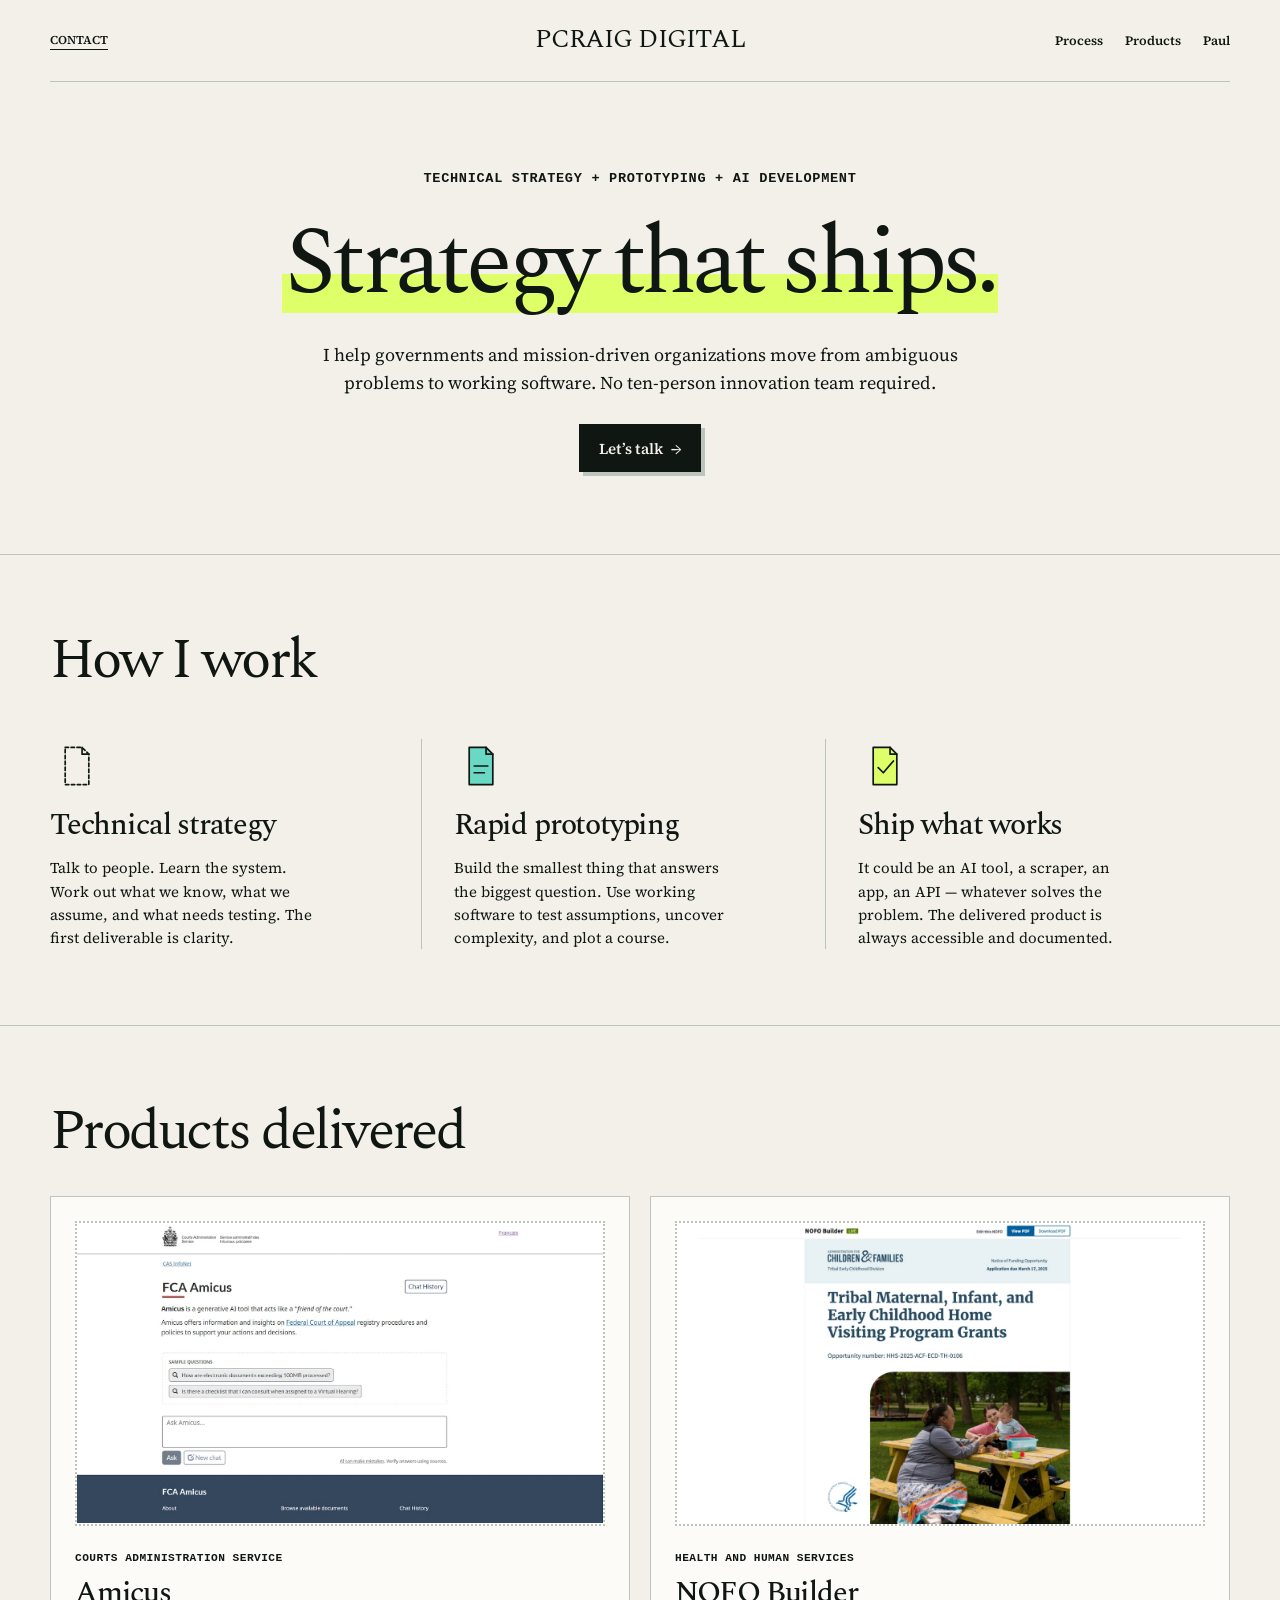
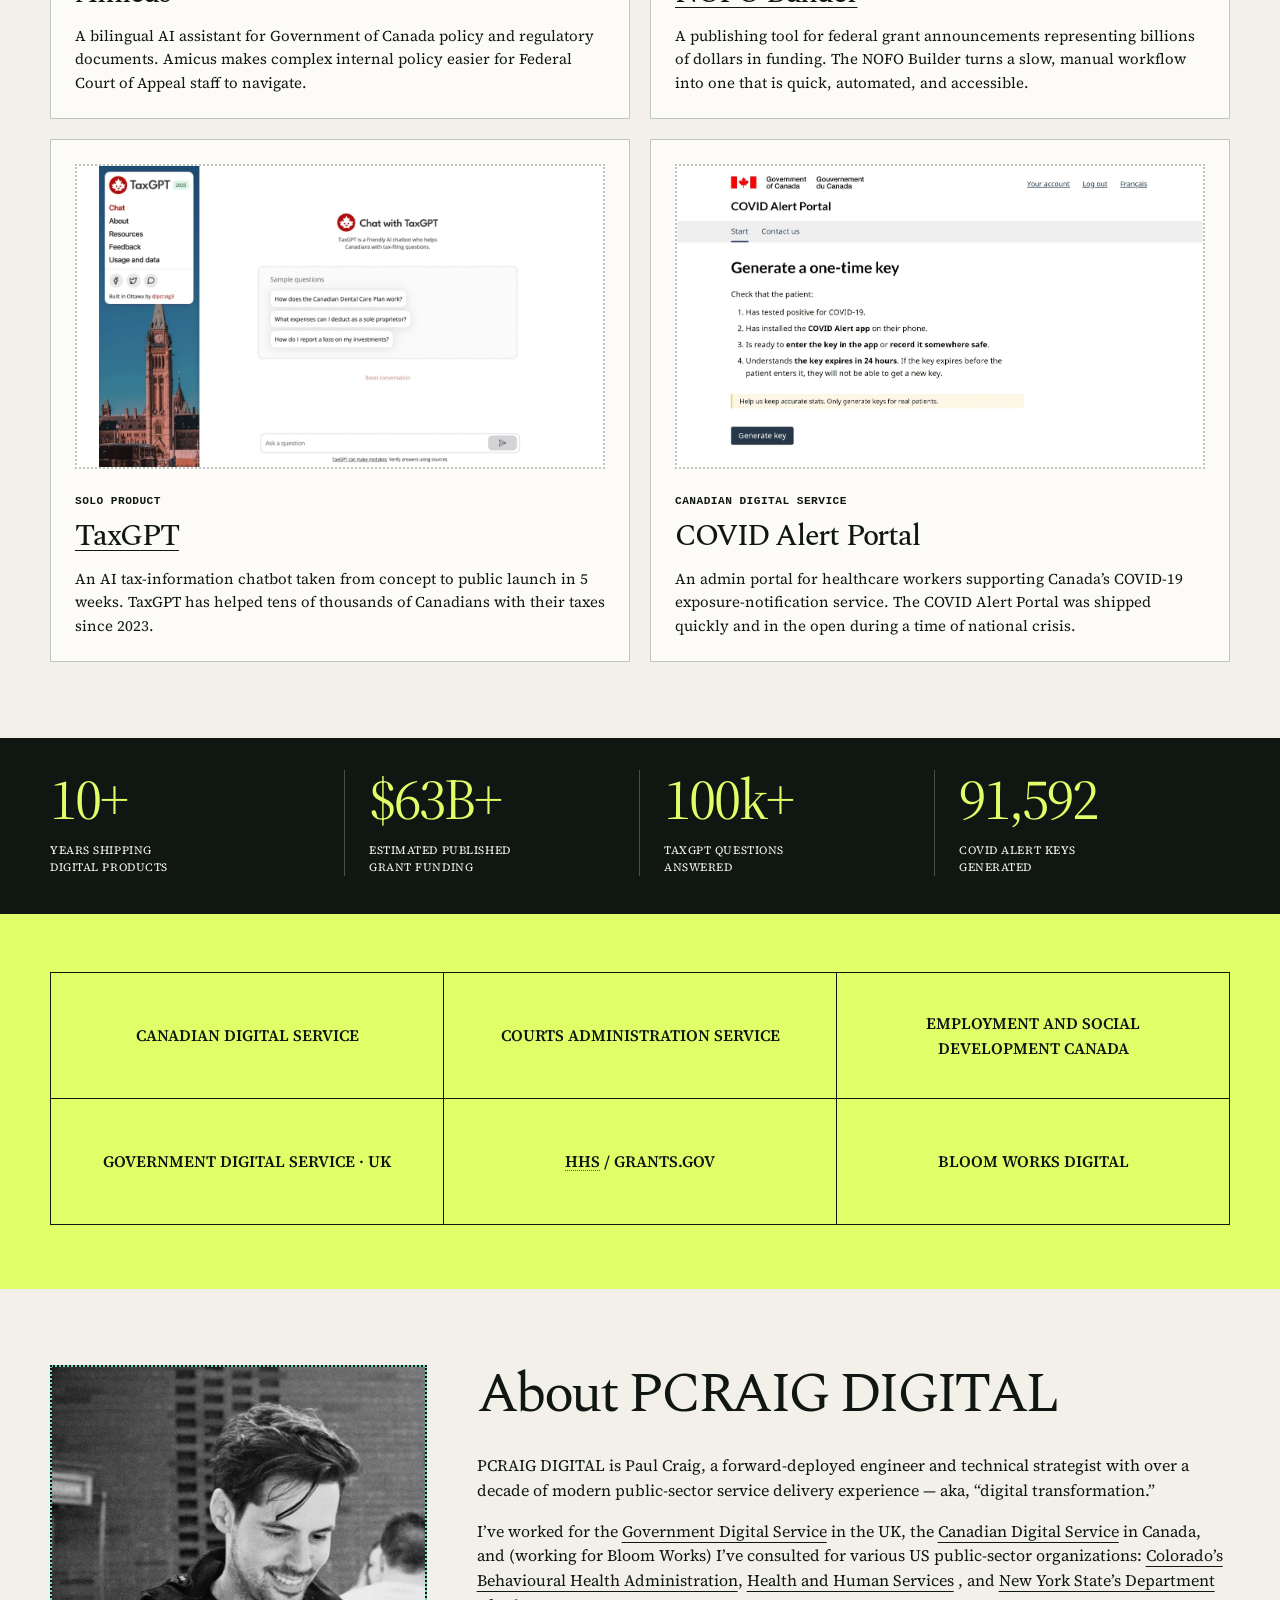
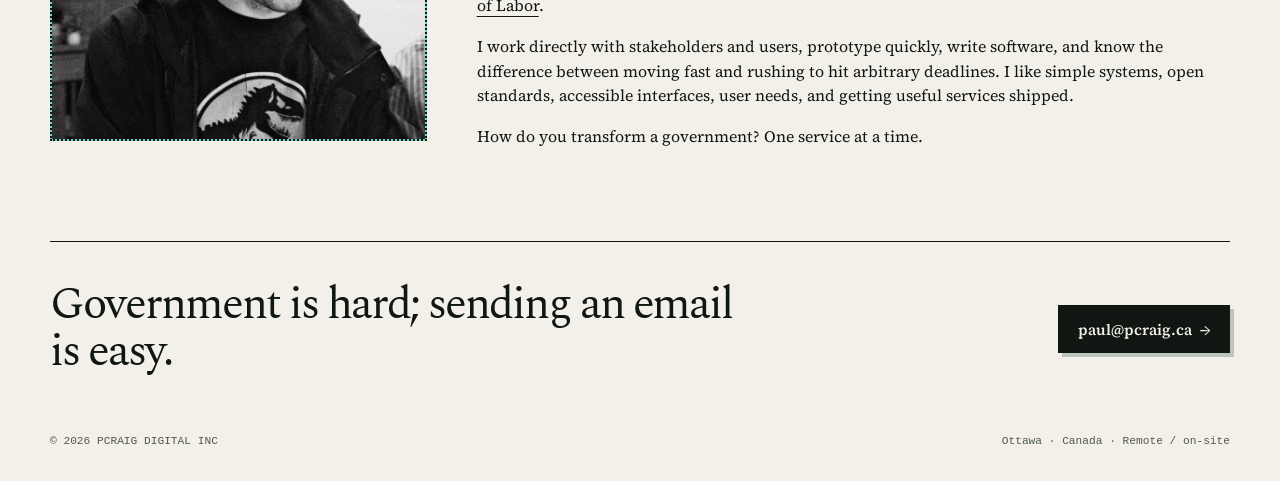
==== commit 09e08808: "Change font loading to see if we can speed up the site" ====
--- a/index.html
+++ b/index.html
@@ -21,7 +21,7 @@
   <link rel="preconnect" href="https://fonts.googleapis.com">
   <link rel="preconnect" href="https://fonts.gstatic.com" crossorigin>
   <link
-    href="https://fonts.googleapis.com/css2?family=Source+Serif+4:opsz,wght@8..60,400;8..60,600;8..60,700&amp;family=Spectral:wght@400;500&amp;display=swap"
+    href="https://fonts.googleapis.com/css2?family=Source+Serif+4:wght@400;600&amp;family=Spectral:wght@400;500&amp;display=swap"
     rel="stylesheet">
   <link rel="stylesheet" href="styles.css">
 
@@ -92,7 +92,7 @@
             <h3>Ship what works</h3>
             <p>
               It could be an AI tool, a scraper, an app, an API — whatever solves the problem.
-              The delivered product is always accessible, deployed, and documented.
+              The delivered product is always accessible and documented.
             </p>
           </article>
         </div>
@@ -130,7 +130,7 @@
             <div class="case-copy">
               <p class="project-organization">SOLO PRODUCT</p>
               <h3><a href="https://taxgpt.ca" target="_blank">TaxGPT</a></h3>
-              <p>An AI tax-information chatbot taken from concept to public launch in 6 weeks. TaxGPT has helped tens of
+              <p>An AI tax-information chatbot taken from concept to public launch in 5 weeks. TaxGPT has helped tens of
                 thousands of Canadians with their taxes since 2023.</p>
             </div>
           </article>
@@ -202,7 +202,7 @@
           <p>I’ve worked for the <a href="https://www.gov.uk/government/organisations/government-digital-service"
               target="_blank">Government Digital Service</a> in the UK, the <a href="https://digital.canada.ca/"
               target="_blank">Canadian Digital
-              Service</a> in Canada, and I’ve
+              Service</a> in Canada, and (working for Bloom Works) I’ve
             consulted for various US public-sector organizations: <a href="https://bha.colorado.gov/"
               target="_blank">Colorado’s Behavioural Health Administration</a>, <a href="https://www.hhs.gov/"
               target="_blank">Health and
--- a/styles.css
+++ b/styles.css
@@ -133,7 +133,7 @@
 .start {
   justify-self: start;
   font-size: .75rem;
-  font-weight: 700;
+  font-weight: 600;
   text-transform: uppercase;
   padding-block: 12px;
 }
@@ -149,7 +149,7 @@
   align-items: center;
   min-height: 44px;
   font-size: .8rem;
-  font-weight: 700;
+  font-weight: 600;
   text-decoration: none;
 }
 
